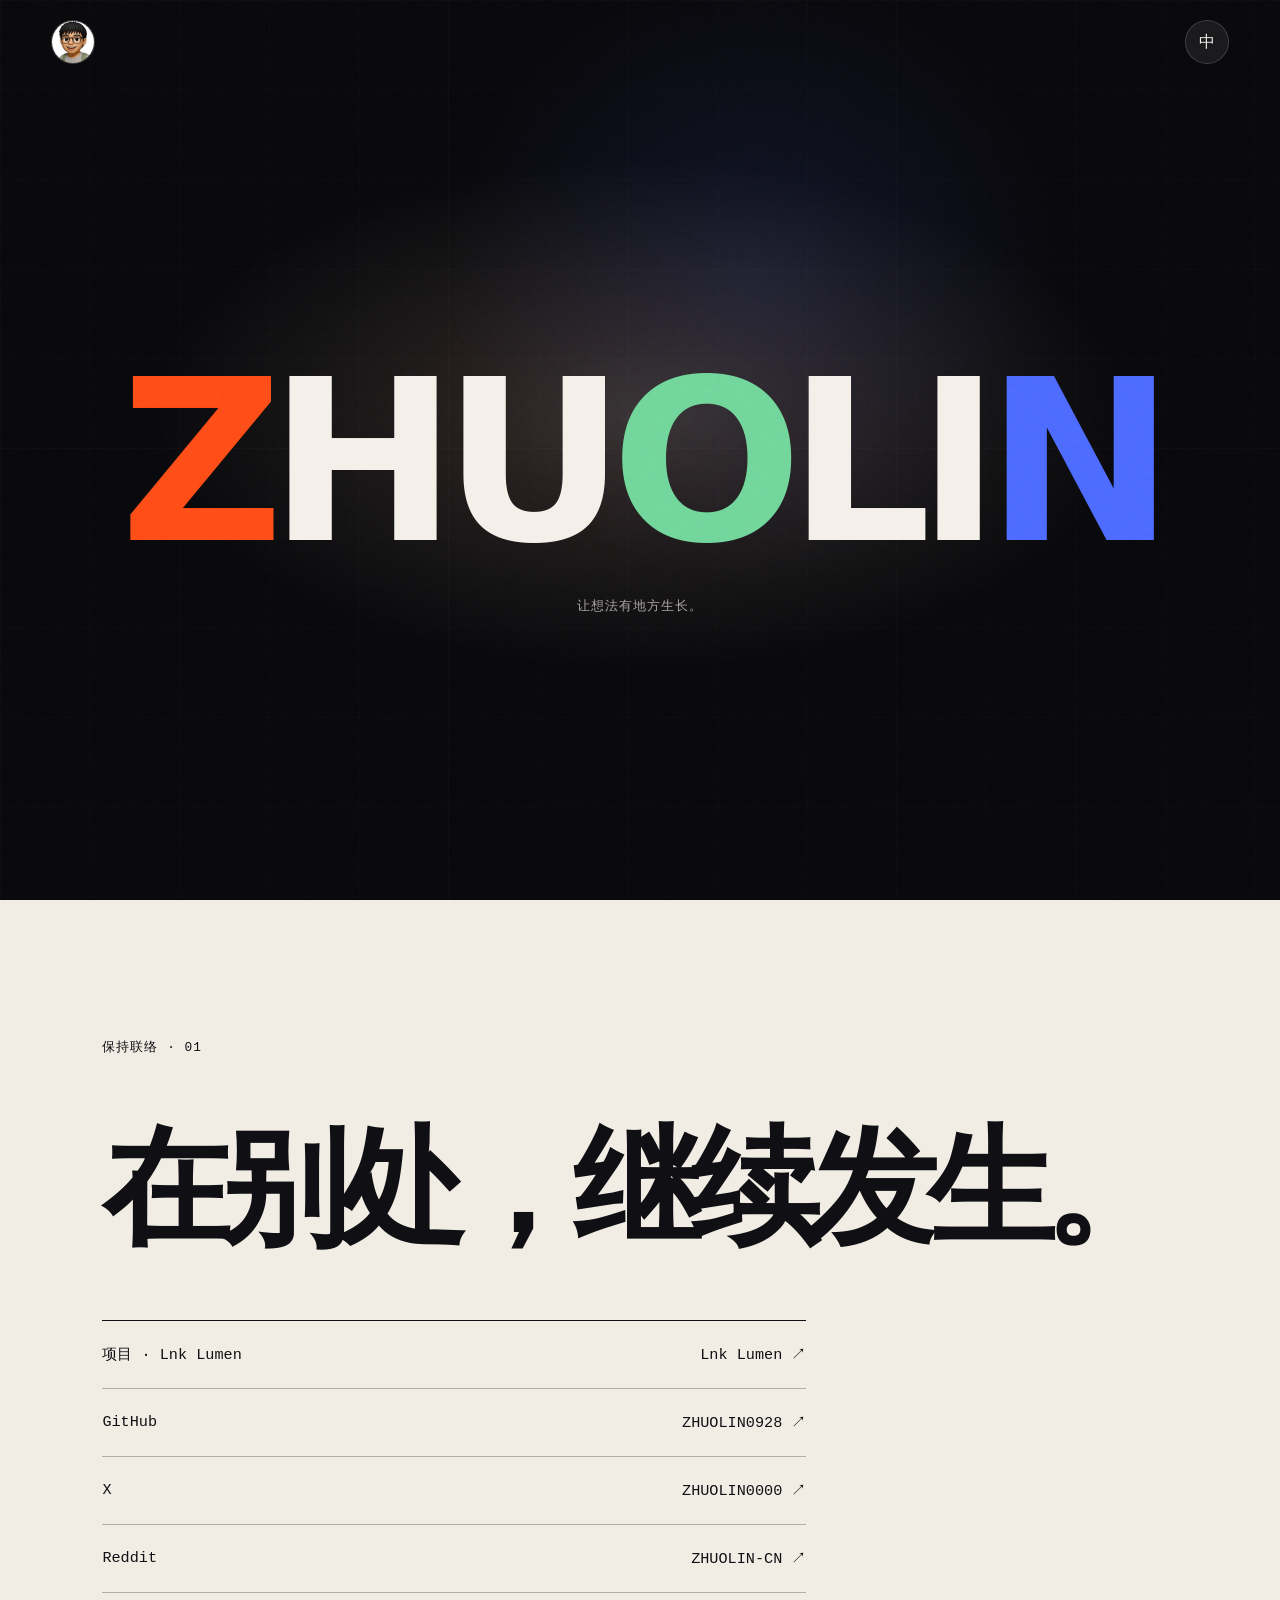
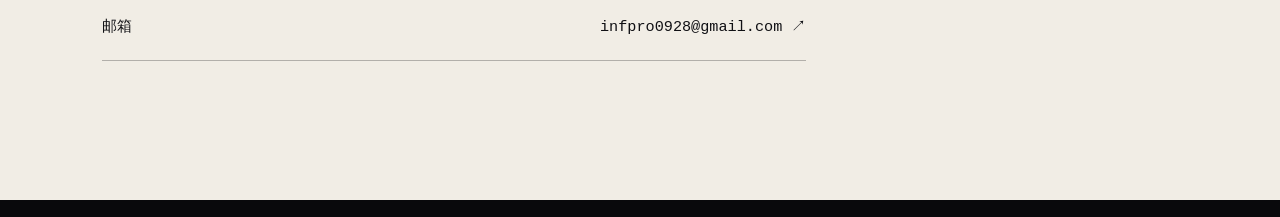
==== index.html @ 6c5841ac "Publish ZHUOLIN landing page" ====
<!doctype html>
<html lang="zh-CN" data-profile="expressive">
  <head>
    <meta charset="UTF-8" />
    <meta name="viewport" content="width=device-width, initial-scale=1" />
    <meta name="theme-color" content="#0a0a0d" />
    <meta name="description" content="ZHUOLIN — a personal signal." />
    <title>ZHUOLIN</title>
    <link rel="stylesheet" href="styles.css" />
  </head>
  <body>
    <main class="stage" id="stage">
      <div class="stage__grain" aria-hidden="true"></div>
      <div class="stage__flare" aria-hidden="true"></div>

      <header class="masthead">
        <a class="avatar" href="#contact" aria-label="查看联系方式"><img src="assets/zhuolin-avatar.jpg" alt="ZHUOLIN" /></a>
        <button class="language-switch" type="button" aria-pressed="false">
          <span aria-hidden="true">中</span>
          <span class="sr-only" data-i18n="languageAction">切换到英文</span>
        </button>
      </header>

      <section class="hero" id="top" aria-labelledby="hero-title">
        <h1 class="hero__name" id="hero-title" aria-label="ZHUOLIN">
          <span aria-hidden="true">Z</span><span aria-hidden="true">H</span><span aria-hidden="true">U</span><span aria-hidden="true">O</span><span aria-hidden="true">L</span><span aria-hidden="true">I</span><span aria-hidden="true">N</span>
        </h1>
        <p class="hero__statement" data-i18n="statement">让想法有地方生长。</p>
      </section>

      <footer class="stage__footer"></footer>
    </main>

    <section class="contact" id="contact" aria-labelledby="contact-title">
      <p class="contact__eyebrow" data-i18n="contactEyebrow">保持联络 · 01</p>
      <h2 id="contact-title" data-i18n="contactTitle">在别处，继续发生。</h2>
      <ul class="contact__list">
        <li><a href="/lnk-lumen/"><span data-i18n="lnkLumen">项目 · Lnk Lumen</span><span>Lnk Lumen ↗</span></a></li>
        <li><a href="https://github.com/ZHUOLIN0928" target="_blank" rel="noreferrer"><span>GitHub</span><span>ZHUOLIN0928 ↗</span></a></li>
        <li><a href="https://x.com/ZHUOLIN0000" target="_blank" rel="noreferrer"><span>X</span><span>ZHUOLIN0000 ↗</span></a></li>
        <li><a href="https://www.reddit.com/user/ZHUOLIN-CN/" target="_blank" rel="noreferrer"><span>Reddit</span><span>ZHUOLIN-CN ↗</span></a></li>
        <li><a href="mailto:infpro0928@gmail.com"><span data-i18n="email">邮箱</span><span>infpro0928@gmail.com ↗</span></a></li>
      </ul>
    </section>

    <p class="sr-only" id="stage-status" aria-live="polite"></p>
    <script src="script.js"></script>
  </body>
</html>
---- styles.css ----
:root {
  color-scheme: dark;
  --font-ui: system-ui, -apple-system, BlinkMacSystemFont, "Segoe UI", sans-serif;
  --text-caption: .75rem;
  --text-body: 1rem;
  --text-title: clamp(1.35rem, 1.1rem + 1vw, 2rem);
  --text-display: clamp(3.65rem, 17.6vw, 17.5rem);
  --leading-body: 1.5;
  --tracking-display: -.105em;
  --space-1: .25rem;
  --space-2: .5rem;
  --space-3: .75rem;
  --space-4: 1rem;
  --space-6: 1.5rem;
  --space-8: 3rem;
  --radius-sm: .5rem;
  --radius-md: .85rem;
  --radius-lg: 1.35rem;
  --radius-pill: 999rem;
  --color-bg: #09090c;
  --color-text: #f4f0e9;
  --color-muted: #a8a3a0;
  --color-accent: #ff4d17;
  --color-danger: #ff7364;
  --color-success: #8ee7bd;
  --color-warning: #f8cf72;
  --color-focus: #f4f0e9;
  --surface-content: #09090c;
  --surface-raised: #15151a;
  --surface-functional: #17171c;
  --surface-glass: rgb(255 255 255 / 7%);
  --surface-glass-solid: #17171c;
  --glass-blur: .75rem;
  --glass-opacity: .07;
  --glass-saturate: 1.1;
  --shadow-1: 0 .12rem .5rem rgb(0 0 0 / 25%);
  --shadow-2: 0 .8rem 2.2rem rgb(0 0 0 / 34%);
  --shadow-overlay: 0 1.5rem 5rem rgb(0 0 0 / 55%);
  --z-base: 0;
  --z-sticky: 10;
  --z-dropdown: 20;
  --z-overlay: 30;
  --z-modal: 40;
  --z-toast: 50;
  --motion-instant: 80ms;
  --motion-fast: 160ms;
  --motion-base: 260ms;
  --ease-standard: cubic-bezier(.2, .75, .25, 1);
  --ease-exit: cubic-bezier(.4, 0, 1, 1);
  --spring-response: .36;
  --spring-damping: 1;
  --content-max: 90rem;
  --reading-max: 44rem;
  --control-min: 2.5rem;
  --target-min: 2.75rem;
  --profile-depth: 1;
  --profile-colorfulness: 1;
  --profile-motion-scale: 1;
  --ink: #f4f0e9;
  --muted: #a8a3a0;
  --night: #09090c;
  --hot: #ff4d17;
  --cool: #4d6bff;
  --line: rgb(244 240 233 / 17%);
  --pointer-x: 50%;
  --pointer-y: 46%;
  --surface: rgb(255 255 255 / 6%);
  --font-display: ui-sans-serif, system-ui, -apple-system, BlinkMacSystemFont, "Segoe UI", sans-serif;
  --font-reading: ui-monospace, SFMono-Regular, Menlo, Monaco, Consolas, monospace;
}

[data-profile="standard"] {
  --profile-depth: .55;
  --profile-colorfulness: .35;
  --profile-motion-scale: .75;
}

[data-profile="expressive"] {
  --profile-depth: 1;
  --profile-colorfulness: 1;
  --profile-motion-scale: 1;
}

* { box-sizing: border-box; }

html { background: var(--night); scroll-behavior: smooth; }

body {
  min-width: 20rem;
  margin: 0;
  background: var(--night);
  color: var(--ink);
  font-family: var(--font-display);
}

button, a { font: inherit; }

button { cursor: pointer; }

.stage {
  position: relative;
  isolation: isolate;
  display: grid;
  grid-template-rows: auto 1fr auto;
  min-block-size: 100svh;
  overflow: clip;
  padding: max(1.25rem, env(safe-area-inset-top)) clamp(1.25rem, 4vw, 4rem) max(1.25rem, env(safe-area-inset-bottom));
  background:
    radial-gradient(ellipse 44rem 23rem at var(--pointer-x) var(--pointer-y), rgb(255 216 180 / 16%), transparent 69%),
    radial-gradient(circle 30rem at calc(var(--pointer-x) + 9%) calc(var(--pointer-y) - 15%), rgb(77 107 255 / 12%), transparent 64%),
    var(--night);
}

.stage::before,
.stage::after {
  position: absolute;
  z-index: -1;
  pointer-events: none;
  content: "";
}

.stage__flare {
  position: absolute;
  z-index: -1;
  inset-inline-start: var(--pointer-x);
  inset-block-start: var(--pointer-y);
  inline-size: clamp(26rem, 64vw, 68rem);
  block-size: clamp(14rem, 31vw, 33rem);
  pointer-events: none;
  border-radius: 50%;
  background: radial-gradient(ellipse at center, rgb(255 243 222 / 14%), rgb(255 145 93 / 7%) 27%, transparent 66%);
  mix-blend-mode: soft-light;
  opacity: .65;
  transform: translate3d(-50%, -50%, 0);
}

.stage::before { display: none; }

.stage::after {
  inset: 0;
  opacity: .68;
  background-image: linear-gradient(rgb(255 255 255 / 3%) 1px, transparent 1px), linear-gradient(90deg, rgb(255 255 255 / 3%) 1px, transparent 1px);
  background-size: clamp(3.5rem, 7vw, 7rem) clamp(3.5rem, 7vw, 7rem);
  mask-image: radial-gradient(circle 45% at 50% 48%, black, transparent 78%);
}

.stage__grain {
  position: absolute;
  z-index: 3;
  inset: 0;
  pointer-events: none;
  opacity: .13;
  background-image: url("data:image/svg+xml,%3Csvg viewBox='0 0 180 180' xmlns='http://www.w3.org/2000/svg'%3E%3Cfilter id='n'%3E%3CfeTurbulence type='fractalNoise' baseFrequency='.9' numOctaves='4' stitchTiles='stitch'/%3E%3C/filter%3E%3Crect width='100%25' height='100%25' filter='url(%23n)' opacity='.75'/%3E%3C/svg%3E");
  mix-blend-mode: soft-light;
}

.masthead,
.stage__footer {
  position: relative;
  z-index: 4;
  display: flex;
  align-items: center;
  justify-content: space-between;
  gap: 1rem;
  opacity: 0;
  visibility: hidden;
  animation: settle-in 700ms cubic-bezier(.16, 1, .3, 1) 780ms forwards;
}

.avatar,
.language-switch {
  min-block-size: 2.75rem;
  border: 1px solid var(--line);
  color: var(--ink);
  text-decoration: none;
  background: var(--surface);
}

.avatar {
  display: grid;
  inline-size: 2.75rem;
  place-items: center;
  overflow: hidden;
  border-radius: 50%;
  transition: transform 220ms cubic-bezier(.2, .85, .25, 1), background-color 220ms ease;
}

.avatar img {
  inline-size: 100%;
  block-size: 100%;
  object-fit: cover;
  object-position: center 32%;
  transform: scale(1.08);
}

.language-switch {
  display: grid;
  inline-size: 2.75rem;
  place-items: center;
  border-radius: 50%;
  transition: transform 220ms cubic-bezier(.2, .85, .25, 1), background-color 220ms ease;
}

.hero {
  position: relative;
  z-index: 2;
  display: grid;
  align-content: center;
  justify-items: center;
  min-block-size: min(43rem, 76svh);
  padding-block: 4rem;
  text-align: center;
}

.hero__statement {
  max-inline-size: 28rem;
  margin: 0;
  opacity: 0;
  visibility: hidden;
  pointer-events: none;
  color: var(--muted);
  font-family: var(--font-reading);
  font-size: clamp(.68rem, 1vw, .82rem);
  letter-spacing: .08em;
  line-height: 1.5;
  animation: settle-in 550ms cubic-bezier(.16, 1, .3, 1) 1.2s forwards;
}

.hero__name {
  display: flex;
  justify-content: center;
  margin: clamp(1.5rem, 4vw, 4rem) 0;
  font-size: clamp(3.65rem, 17.6vw, 17.5rem);
  font-weight: 850;
  letter-spacing: -.065em;
  line-height: .74;
  perspective: 900px;
  user-select: none;
  pointer-events: none;
}

.hero__name span {
  display: inline-block;
  text-shadow: 0 0 0 transparent;
  transform: translate3d(0, 0, 0);
  transform-origin: 50% 100%;
}

.stage:not(.stage--ready) .hero__name span {
  transform: translate3d(0, 72vh, 0) rotateX(-82deg) rotateZ(-12deg) scale(.76);
  animation: letter-arrival 1080ms cubic-bezier(.16, 1, .3, 1) forwards;
  animation-delay: calc(100ms + var(--i, 0) * 70ms);
}

.hero__name span:nth-child(1) { --i: 1; color: var(--hot); }
.hero__name span:nth-child(2) { --i: 2; }
.hero__name span:nth-child(3) { --i: 3; }
.hero__name span:nth-child(4) { --i: 4; color: #72d69b; }
.hero__name span:nth-child(5) { --i: 5; }
.hero__name span:nth-child(6) { --i: 6; }
.hero__name span:nth-child(7) { --i: 7; color: var(--cool); }

.stage__footer { align-items: end; justify-content: flex-end; }

.avatar:hover,
.language-switch:hover { background: rgb(255 255 255 / 13%); }
.avatar:active,
.language-switch:active { transform: scale(.96); }

.avatar:focus-visible,
.language-switch:focus-visible {
  outline: 2px solid var(--ink);
  outline-offset: .24rem;
}

.stage--pressed { animation: press-bloom 1.05s cubic-bezier(.16, 1, .3, 1); }
.stage--pressed .stage__flare { animation: flare-bloom 700ms cubic-bezier(.16, 1, .3, 1); }
.stage--pressed .hero__name span { animation: character-jump 680ms cubic-bezier(.2, 1.25, .35, 1) both; animation-delay: calc(var(--i, 0) * 48ms); }

@keyframes letter-arrival {
  0% { transform: translate3d(0, 72vh, 0) rotateX(-82deg) rotateZ(-12deg) scale(.76); filter: blur(10px); }
  58% { transform: translate3d(0, -.05em, 0) rotateX(8deg) rotateZ(1deg) scale(1.025); filter: blur(0); }
  100% { transform: translate3d(0, 0, 0) rotateX(0) rotateZ(0) scale(1); filter: blur(0); }
}

@keyframes settle-in { to { opacity: 1; visibility: visible; transform: translateY(0); } }
@keyframes press-bloom { 0% { filter: brightness(1); } 18% { filter: brightness(1.42); } 100% { filter: brightness(1); } }
@keyframes flare-bloom { 0% { opacity: .8; transform: translate3d(-50%, -50%, 0) scale(1); } 25% { opacity: 1; transform: translate3d(-50%, -50%, 0) scale(1.24); } 100% { opacity: .8; transform: translate3d(-50%, -50%, 0) scale(1); } }
@keyframes character-jump { 0% { transform: translate3d(0, 0, 0) rotateZ(0) scale(1); text-shadow: 0 0 0 transparent; } 42% { transform: translate3d(0, -.14em, 0) rotateZ(-1.5deg) scale(1.055); text-shadow: 0 .22rem 1.6rem currentColor; } 74% { transform: translate3d(0, .025em, 0) rotateZ(.6deg) scale(.99); } 100% { transform: translate3d(0, 0, 0) rotateZ(0) scale(1); text-shadow: 0 0 0 transparent; } }

.sr-only {
  position: absolute;
  inline-size: 1px;
  block-size: 1px;
  overflow: hidden;
  clip: rect(0 0 0 0);
  white-space: nowrap;
}

.contact {
  display: grid;
  gap: clamp(2rem, 6vw, 6rem);
  min-block-size: 100svh;
  padding: clamp(2rem, 7vw, 7rem) clamp(1.25rem, 8vw, 10rem);
  align-content: center;
  background: #f1ede5;
  color: #101014;
}

.contact__eyebrow {
  margin: 0;
  font-family: var(--font-reading);
  font-size: clamp(.68rem, 1vw, .82rem);
  letter-spacing: .08em;
}

.contact h2 {
  max-inline-size: 13ch;
  margin: 0;
  font-size: clamp(3rem, 10vw, 9rem);
  font-weight: 820;
  letter-spacing: -.08em;
  line-height: .86;
}

.contact__list {
  display: grid;
  max-inline-size: var(--reading-max);
  margin: 0;
  padding: 0;
  border-block-start: 1px solid currentColor;
  list-style: none;
}

.contact__list a {
  display: flex;
  align-items: center;
  justify-content: space-between;
  gap: 1rem;
  min-block-size: 4.25rem;
  border-block-end: 1px solid rgb(16 16 20 / 28%);
  color: inherit;
  font-family: var(--font-reading);
  font-size: clamp(.76rem, 1.2vw, .95rem);
  text-decoration: none;
  transition: padding var(--motion-base) var(--ease-standard), background-color var(--motion-base) var(--ease-standard);
}

.contact__list a:hover { padding-inline: 1rem; background: #101014; color: #f1ede5; }
.contact__list a:focus-visible { outline: 2px solid currentColor; outline-offset: .22rem; }

@media (max-width: 34rem) {
  .hero { min-block-size: 72svh; }
  .hero__name { font-size: clamp(3.25rem, 16.4vw, 5.8rem); letter-spacing: -.075em; }
  .contact__list a { min-block-size: 4.5rem; }
}

@media (hover: none) {
  .stage__flare { opacity: .62; }
}

@media (prefers-reduced-motion: reduce) {
  *, *::before, *::after { scroll-behavior: auto !important; animation-duration: .01ms !important; animation-iteration-count: 1 !important; transition-duration: .01ms !important; }
  .stage { background: radial-gradient(ellipse 26rem 15rem at 50% 40%, rgb(255 216 180 / 14%), transparent 58%), var(--night); }
  .stage::before { display: none; }
}

@media (prefers-color-scheme: light) {
  :root { color-scheme: dark; }
}

@media (prefers-reduced-transparency: reduce) {
  :root { --glass-blur: 0rem; --glass-opacity: 1; }
  .avatar, .language-switch { background: var(--surface-glass-solid); backdrop-filter: none; }
}

@media (prefers-contrast: more) {
  :root { --muted: #e8e2db; --line: rgb(255 255 255 / 70%); --surface: #15151a; }
  .stage::after, .stage__grain { display: none; }
}

@media (forced-colors: active) {
  .stage { background: Canvas; color: CanvasText; }
  .stage::before, .stage::after, .stage__grain, .stage__flare { display: none; }
  .avatar, .language-switch { border-color: ButtonText; background: ButtonFace; color: ButtonText; }
  .hero__name span { color: CanvasText !important; }
  .contact { background: Canvas; color: CanvasText; }
}

@supports (backdrop-filter: blur(12px)) {
  .avatar, .language-switch { background: var(--surface-glass); backdrop-filter: blur(var(--glass-blur)) saturate(var(--glass-saturate)); }
}
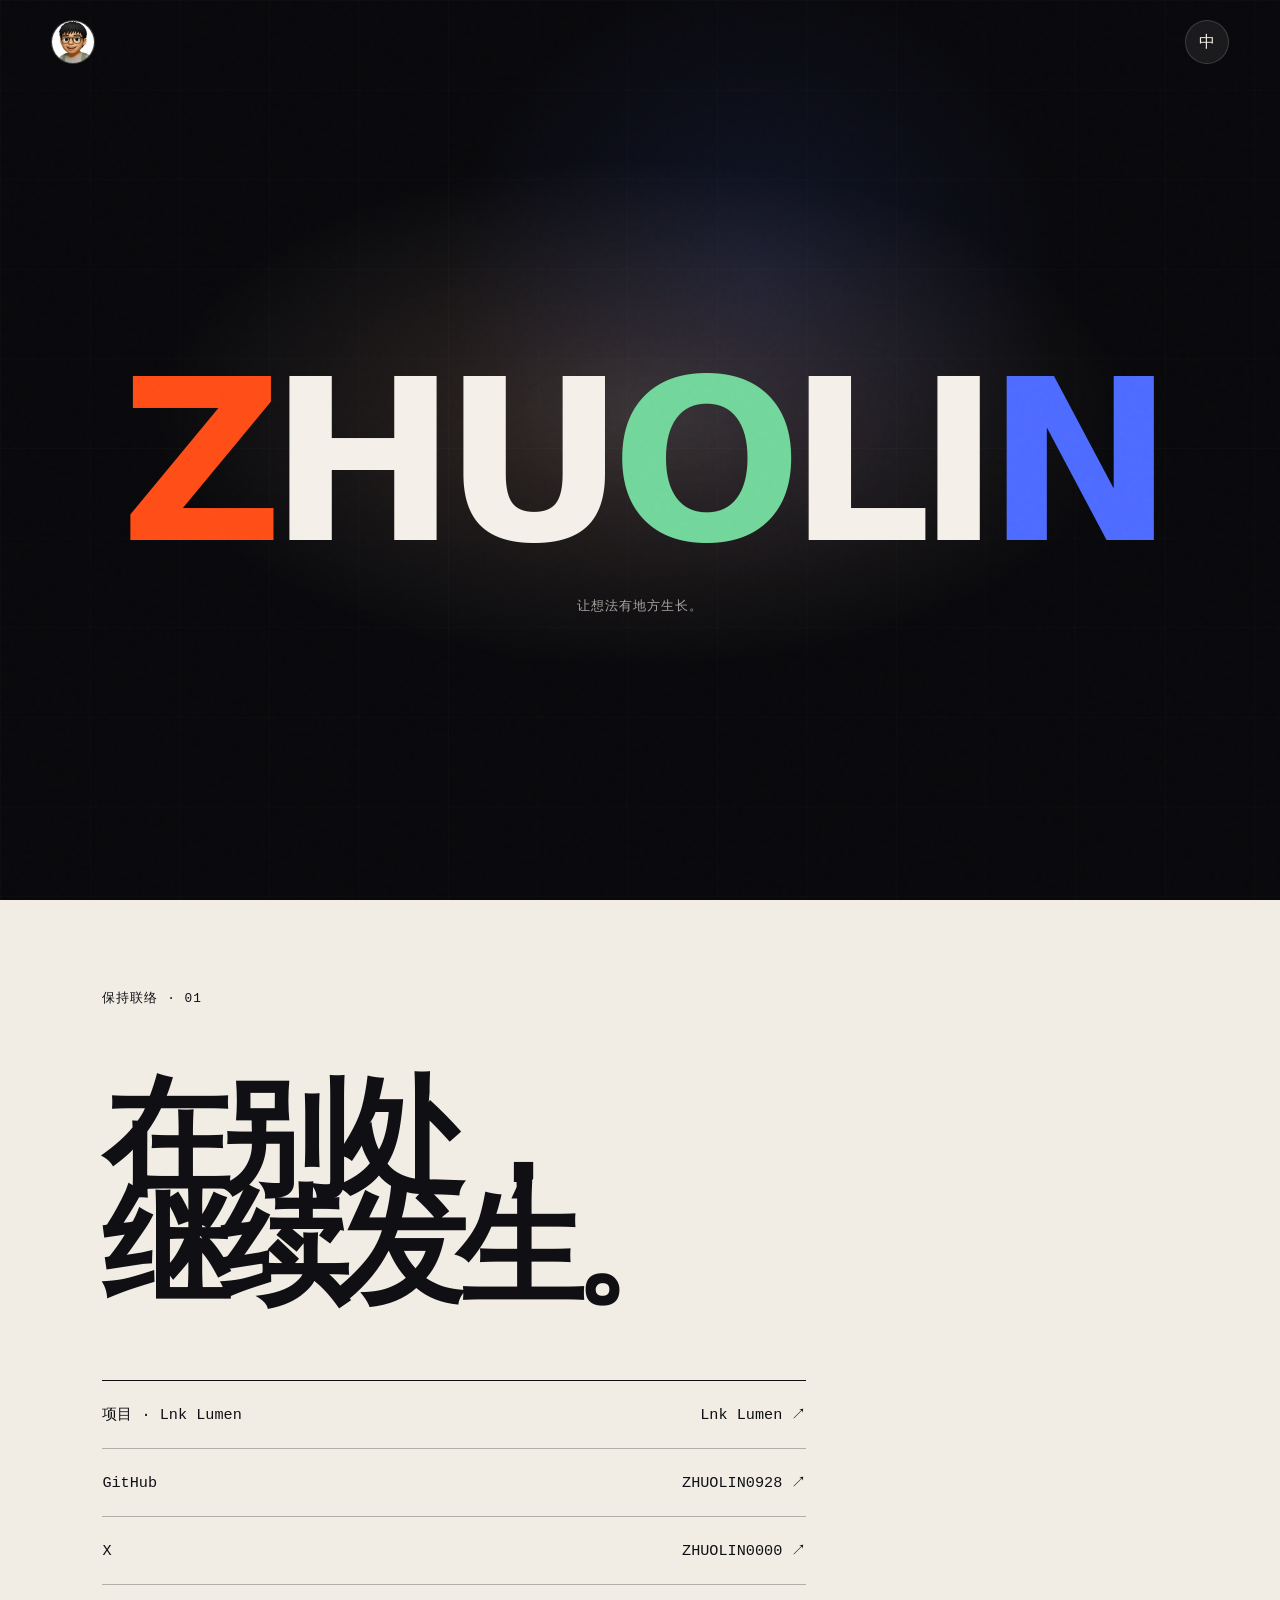
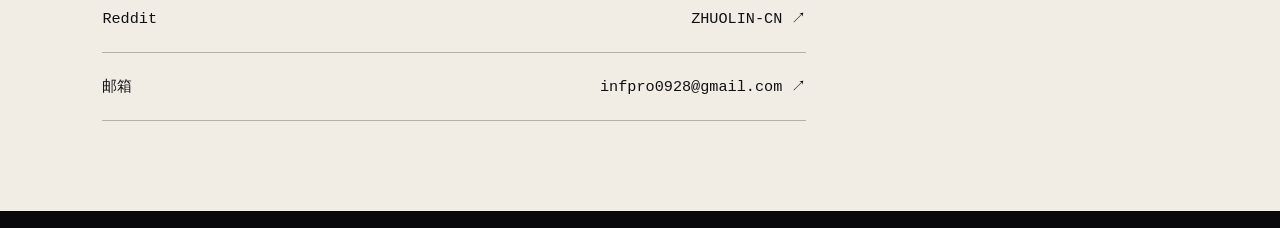
==== commit 87caacd1: "Keep contact heading lines together" ====
--- a/index.html
+++ b/index.html
@@ -33,7 +33,7 @@
 
     <section class="contact" id="contact" aria-labelledby="contact-title">
       <p class="contact__eyebrow" data-i18n="contactEyebrow">保持联络 · 01</p>
-      <h2 id="contact-title" data-i18n="contactTitle">在别处，继续发生。</h2>
+      <h2 id="contact-title"><span data-i18n="contactTitleLineOne">在别处，</span><span data-i18n="contactTitleLineTwo">继续发生。</span></h2>
       <ul class="contact__list">
         <li><a href="/lnk-lumen/"><span data-i18n="lnkLumen">项目 · Lnk Lumen</span><span>Lnk Lumen ↗</span></a></li>
         <li><a href="https://github.com/ZHUOLIN0928" target="_blank" rel="noreferrer"><span>GitHub</span><span>ZHUOLIN0928 ↗</span></a></li>
--- a/styles.css
+++ b/styles.css
@@ -321,7 +321,11 @@
   font-weight: 820;
   letter-spacing: -.08em;
   line-height: .86;
-}
+  overflow-wrap: normal;
+  word-break: keep-all;
+}
+
+.contact h2 span { display: block; white-space: nowrap; }
 
 .contact__list {
   display: grid;
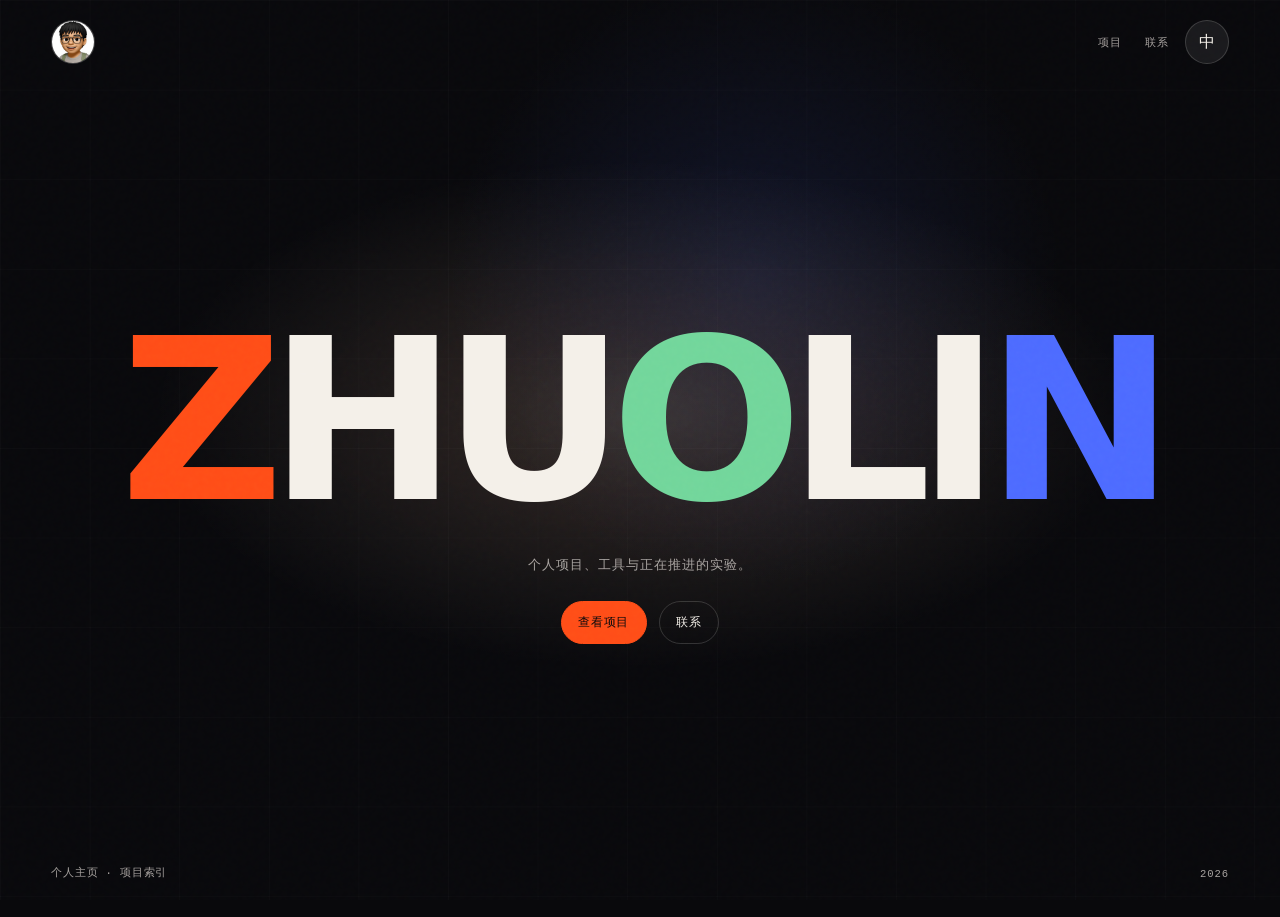
==== commit 571aa5b6: "feat: add project and contact pages" ====
--- a/index.html
+++ b/index.html
@@ -4,7 +4,7 @@
     <meta charset="UTF-8" />
     <meta name="viewport" content="width=device-width, initial-scale=1" />
     <meta name="theme-color" content="#0a0a0d" />
-    <meta name="description" content="ZHUOLIN — a personal signal." />
+    <meta name="description" content="ZHUOLIN 的个人主页与项目索引。" />
     <title>ZHUOLIN</title>
     <link rel="stylesheet" href="styles.css" />
   </head>
@@ -14,7 +14,11 @@
       <div class="stage__flare" aria-hidden="true"></div>
 
       <header class="masthead">
-        <a class="avatar" href="#contact" aria-label="查看联系方式"><img src="assets/zhuolin-avatar.jpg" alt="ZHUOLIN" /></a>
+        <a class="avatar" href="#top" aria-label="返回页面开头"><img src="assets/zhuolin-avatar.jpg" alt="ZHUOLIN" /></a>
+        <nav class="masthead__nav" aria-label="主要页面">
+          <a href="projects/" data-i18n="navProjects">项目</a>
+          <a href="contact/" data-i18n="navContact">联系</a>
+        </nav>
         <button class="language-switch" type="button" aria-pressed="false">
           <span aria-hidden="true">中</span>
           <span class="sr-only" data-i18n="languageAction">切换到英文</span>
@@ -25,23 +29,18 @@
         <h1 class="hero__name" id="hero-title" aria-label="ZHUOLIN">
           <span aria-hidden="true">Z</span><span aria-hidden="true">H</span><span aria-hidden="true">U</span><span aria-hidden="true">O</span><span aria-hidden="true">L</span><span aria-hidden="true">I</span><span aria-hidden="true">N</span>
         </h1>
-        <p class="hero__statement" data-i18n="statement">让想法有地方生长。</p>
+        <p class="hero__statement" data-i18n="statement">个人项目、工具与正在推进的实验。</p>
+        <div class="hero__actions">
+          <a class="hero__link" href="projects/" data-i18n="viewProjects">查看项目</a>
+          <a class="hero__link hero__link--quiet" href="contact/" data-i18n="getInTouch">联系</a>
+        </div>
       </section>
 
-      <footer class="stage__footer"></footer>
+      <footer class="stage__footer">
+        <p data-i18n="footerNote">个人主页 · 项目索引</p>
+        <p aria-hidden="true">2026</p>
+      </footer>
     </main>
-
-    <section class="contact" id="contact" aria-labelledby="contact-title">
-      <p class="contact__eyebrow" data-i18n="contactEyebrow">保持联络 · 01</p>
-      <h2 id="contact-title"><span data-i18n="contactTitleLineOne">在别处，</span><span data-i18n="contactTitleLineTwo">继续发生。</span></h2>
-      <ul class="contact__list">
-        <li><a href="/lnk-lumen/"><span data-i18n="lnkLumen">项目 · Lnk Lumen</span><span>Lnk Lumen ↗</span></a></li>
-        <li><a href="https://github.com/ZHUOLIN0928" target="_blank" rel="noreferrer"><span>GitHub</span><span>ZHUOLIN0928 ↗</span></a></li>
-        <li><a href="https://x.com/ZHUOLIN0000" target="_blank" rel="noreferrer"><span>X</span><span>ZHUOLIN0000 ↗</span></a></li>
-        <li><a href="https://www.reddit.com/user/ZHUOLIN-CN/" target="_blank" rel="noreferrer"><span>Reddit</span><span>ZHUOLIN-CN ↗</span></a></li>
-        <li><a href="mailto:infpro0928@gmail.com"><span data-i18n="email">邮箱</span><span>infpro0928@gmail.com ↗</span></a></li>
-      </ul>
-    </section>
 
     <p class="sr-only" id="stage-status" aria-live="polite"></p>
     <script src="script.js"></script>
--- a/styles.css
+++ b/styles.css
@@ -167,6 +167,42 @@
   animation: settle-in 700ms cubic-bezier(.16, 1, .3, 1) 780ms forwards;
 }
 
+.masthead__nav {
+  display: flex;
+  align-items: center;
+  gap: clamp(.85rem, 2vw, 1.5rem);
+  margin-inline-start: auto;
+}
+
+.masthead__nav a {
+  position: relative;
+  padding-block: .5rem;
+  color: var(--muted);
+  font-family: var(--font-reading);
+  font-size: clamp(.68rem, .86vw, .78rem);
+  letter-spacing: .06em;
+  text-decoration: none;
+  transition: color var(--motion-fast) var(--ease-standard);
+}
+
+.masthead__nav a::after {
+  position: absolute;
+  inset-inline: 0;
+  inset-block-end: .1rem;
+  block-size: 1px;
+  background: currentColor;
+  content: "";
+  transform: scaleX(0);
+  transform-origin: 0 50%;
+  transition: transform var(--motion-base) var(--ease-standard);
+}
+
+.masthead__nav a:hover,
+.masthead__nav a.is-current { color: var(--ink); }
+.masthead__nav a:hover::after,
+.masthead__nav a.is-current::after { transform: scaleX(1); }
+.masthead__nav a:focus-visible { outline: 2px solid var(--ink); outline-offset: .25rem; }
+
 .avatar,
 .language-switch {
   min-block-size: 2.75rem;
@@ -225,6 +261,39 @@
   line-height: 1.5;
   animation: settle-in 550ms cubic-bezier(.16, 1, .3, 1) 1.2s forwards;
 }
+
+.hero__actions {
+  display: flex;
+  justify-content: center;
+  gap: .75rem;
+  margin-block-start: 1.65rem;
+  opacity: 0;
+  visibility: hidden;
+  animation: settle-in 550ms cubic-bezier(.16, 1, .3, 1) 1.35s forwards;
+}
+
+.hero__link {
+  display: inline-flex;
+  align-items: center;
+  justify-content: center;
+  min-block-size: 2.65rem;
+  padding-inline: 1.05rem;
+  border: 1px solid var(--hot);
+  border-radius: var(--radius-pill);
+  color: var(--night);
+  background: var(--hot);
+  font-family: var(--font-reading);
+  font-size: .72rem;
+  letter-spacing: .05em;
+  text-decoration: none;
+  transition: transform var(--motion-fast) var(--ease-standard), background-color var(--motion-fast) var(--ease-standard), color var(--motion-fast) var(--ease-standard);
+}
+
+.hero__link:hover { transform: translateY(-.15rem); background: #ff764d; }
+.hero__link:active { transform: translateY(0) scale(.98); }
+.hero__link:focus-visible { outline: 2px solid var(--ink); outline-offset: .22rem; }
+.hero__link--quiet { border-color: var(--line); color: var(--ink); background: transparent; }
+.hero__link--quiet:hover { border-color: var(--ink); background: rgb(255 255 255 / 8%); }
 
 .hero__name {
   display: flex;
@@ -260,7 +329,8 @@
 .hero__name span:nth-child(6) { --i: 6; }
 .hero__name span:nth-child(7) { --i: 7; color: var(--cool); }
 
-.stage__footer { align-items: end; justify-content: flex-end; }
+.stage__footer { align-items: end; justify-content: space-between; color: var(--muted); font-family: var(--font-reading); font-size: .66rem; letter-spacing: .08em; }
+.stage__footer p { margin: 0; }
 
 .avatar:hover,
 .language-switch:hover { background: rgb(255 255 255 / 13%); }
@@ -319,8 +389,8 @@
   margin: 0;
   font-size: clamp(3rem, 10vw, 9rem);
   font-weight: 820;
-  letter-spacing: -.08em;
-  line-height: .86;
+  letter-spacing: -.035em;
+  line-height: .98;
   overflow-wrap: normal;
   word-break: keep-all;
 }
@@ -353,10 +423,175 @@
 .contact__list a:hover { padding-inline: 1rem; background: #101014; color: #f1ede5; }
 .contact__list a:focus-visible { outline: 2px solid currentColor; outline-offset: .22rem; }
 
+.site-page { min-block-size: 100svh; }
+
+.page {
+  position: relative;
+  isolation: isolate;
+  min-block-size: 100svh;
+  padding: max(1.25rem, env(safe-area-inset-top)) clamp(1.25rem, 4vw, 4rem) max(2rem, env(safe-area-inset-bottom));
+  overflow: clip;
+  background:
+    radial-gradient(ellipse 46rem 26rem at 77% 3%, rgb(255 77 23 / 12%), transparent 68%),
+    radial-gradient(ellipse 36rem 22rem at 13% 100%, rgb(77 107 255 / 9%), transparent 70%),
+    var(--night);
+}
+
+.page::after {
+  position: absolute;
+  z-index: -1;
+  inset: 0;
+  opacity: .48;
+  pointer-events: none;
+  content: "";
+  background-image: linear-gradient(rgb(255 255 255 / 3%) 1px, transparent 1px), linear-gradient(90deg, rgb(255 255 255 / 3%) 1px, transparent 1px);
+  background-size: clamp(3.5rem, 7vw, 7rem) clamp(3.5rem, 7vw, 7rem);
+  mask-image: linear-gradient(to bottom, black, transparent 70%);
+}
+
+.page__masthead { animation-delay: 120ms; }
+
+.page__intro {
+  display: grid;
+  gap: clamp(1rem, 2vw, 1.7rem);
+  max-inline-size: 62rem;
+  margin: clamp(5rem, 12vw, 10rem) auto clamp(3.5rem, 8vw, 7rem);
+  opacity: 0;
+  animation: page-enter 760ms cubic-bezier(.16, 1, .3, 1) 240ms forwards;
+}
+
+.page__eyebrow,
+.project-card__type,
+.project-card__number {
+  margin: 0;
+  color: var(--hot);
+  font-family: var(--font-reading);
+  font-size: clamp(.68rem, .9vw, .78rem);
+  letter-spacing: .08em;
+}
+
+.page__intro h1 {
+  max-inline-size: 11ch;
+  margin: 0;
+  font-size: clamp(3.15rem, 8vw, 8.5rem);
+  font-weight: 800;
+  letter-spacing: -.075em;
+  line-height: .88;
+  text-wrap: balance;
+}
+
+.page__lead {
+  max-inline-size: 35rem;
+  margin: 0;
+  color: var(--muted);
+  font-size: clamp(1rem, 1vw + .72rem, 1.28rem);
+  line-height: 1.72;
+  text-wrap: pretty;
+}
+
+.projects {
+  display: grid;
+  grid-template-columns: repeat(3, minmax(0, 1fr));
+  gap: 1px;
+  max-inline-size: 88rem;
+  margin: 0 auto;
+  border: 1px solid var(--line);
+  background: var(--line);
+  box-shadow: var(--shadow-2);
+  opacity: 0;
+  animation: page-enter 780ms cubic-bezier(.16, 1, .3, 1) 380ms forwards;
+}
+
+.project-card {
+  display: grid;
+  grid-template-rows: auto 1fr auto;
+  gap: 2rem;
+  min-block-size: 27rem;
+  padding: clamp(1.5rem, 3vw, 2.6rem);
+  background: rgb(14 14 18 / 94%);
+  transition: background-color var(--motion-base) var(--ease-standard), transform var(--motion-base) var(--ease-standard);
+}
+
+.project-card:hover { z-index: 1; background: #1b1a1f; transform: translateY(-.4rem); }
+.project-card__copy { align-self: center; }
+.project-card h2 { margin: .7rem 0 1.1rem; font-size: clamp(1.65rem, 2.4vw, 2.55rem); letter-spacing: -.05em; }
+.project-card__copy > p:last-child { margin: 0; color: var(--muted); font-size: .98rem; line-height: 1.7; text-wrap: pretty; }
+.project-card__link {
+  display: inline-flex;
+  align-items: center;
+  justify-content: space-between;
+  min-block-size: 2.9rem;
+  border-block-start: 1px solid var(--line);
+  color: var(--ink);
+  font-family: var(--font-reading);
+  font-size: .75rem;
+  letter-spacing: .05em;
+  text-decoration: none;
+}
+.project-card__link::after { content: "↗"; color: var(--hot); font-size: 1rem; transition: transform var(--motion-fast) var(--ease-standard); }
+.project-card__link:hover::after { transform: translate(.18rem, -.18rem); }
+.project-card__link:focus-visible { outline: 2px solid var(--ink); outline-offset: .25rem; }
+
+.contact-intro { margin-block-end: clamp(2.5rem, 5vw, 4rem); }
+.contact-panel {
+  max-inline-size: 66rem;
+  margin: 0 auto;
+  border-block: 1px solid var(--line);
+  opacity: 0;
+  animation: page-enter 780ms cubic-bezier(.16, 1, .3, 1) 380ms forwards;
+}
+.contact-panel__link {
+  display: flex;
+  align-items: baseline;
+  justify-content: space-between;
+  gap: 2rem;
+  min-block-size: clamp(4rem, 7vw, 5.5rem);
+  border-block-end: 1px solid var(--line);
+  color: var(--ink);
+  font-family: var(--font-reading);
+  font-size: clamp(.78rem, 1vw, .94rem);
+  text-decoration: none;
+  transition: padding var(--motion-base) var(--ease-standard), color var(--motion-base) var(--ease-standard), background-color var(--motion-base) var(--ease-standard);
+}
+.contact-panel__link:last-of-type { border-block-end: 0; }
+.contact-panel__link span:last-child { color: var(--muted); }
+.contact-panel__link:hover { padding-inline: 1rem; color: var(--night); background: var(--ink); }
+.contact-panel__link:hover span:last-child { color: currentColor; }
+.contact-panel__link:focus-visible { outline: 2px solid var(--ink); outline-offset: .25rem; }
+.contact-panel__note { margin: 1.1rem 0 0; color: var(--muted); font-family: var(--font-reading); font-size: .7rem; letter-spacing: .05em; }
+
+@keyframes page-enter {
+  from { opacity: 0; transform: translateY(1.25rem); }
+  to { opacity: 1; transform: translateY(0); }
+}
+
 @media (max-width: 34rem) {
+  .masthead__nav { gap: .7rem; }
+  .masthead__nav a { font-size: .65rem; }
+  .language-switch { inline-size: 2.45rem; min-block-size: 2.45rem; }
   .hero { min-block-size: 72svh; }
   .hero__name { font-size: clamp(3.25rem, 16.4vw, 5.8rem); letter-spacing: -.075em; }
   .contact__list a { min-block-size: 4.5rem; }
+  .hero__actions { margin-block-start: 1.35rem; }
+  .page { padding-inline: 1.25rem; }
+  .page__intro { margin-block-start: 5.2rem; }
+  .page__intro h1 { font-size: clamp(3rem, 14vw, 4.8rem); }
+  .projects { grid-template-columns: 1fr; }
+  .project-card { min-block-size: 20rem; }
+  .contact-panel__link { flex-direction: column; align-items: flex-start; justify-content: center; gap: .35rem; }
+}
+
+@media (max-width: 54rem) and (min-width: 34.01rem) {
+  .projects { grid-template-columns: 1fr; }
+  .project-card { min-block-size: 19rem; grid-template-columns: auto 1fr; grid-template-rows: 1fr auto; column-gap: 2rem; }
+  .project-card__copy { grid-column: 2; }
+  .project-card__link { grid-column: 2; }
+}
+
+@media (prefers-reduced-motion: reduce) {
+  html { scroll-behavior: auto; }
+  *, *::before, *::after { animation-duration: 1ms !important; animation-iteration-count: 1 !important; scroll-behavior: auto !important; transition-duration: 1ms !important; }
+  .masthead, .hero__statement, .hero__actions, .page__intro, .projects, .contact-panel { opacity: 1; visibility: visible; }
 }
 
 @media (hover: none) {
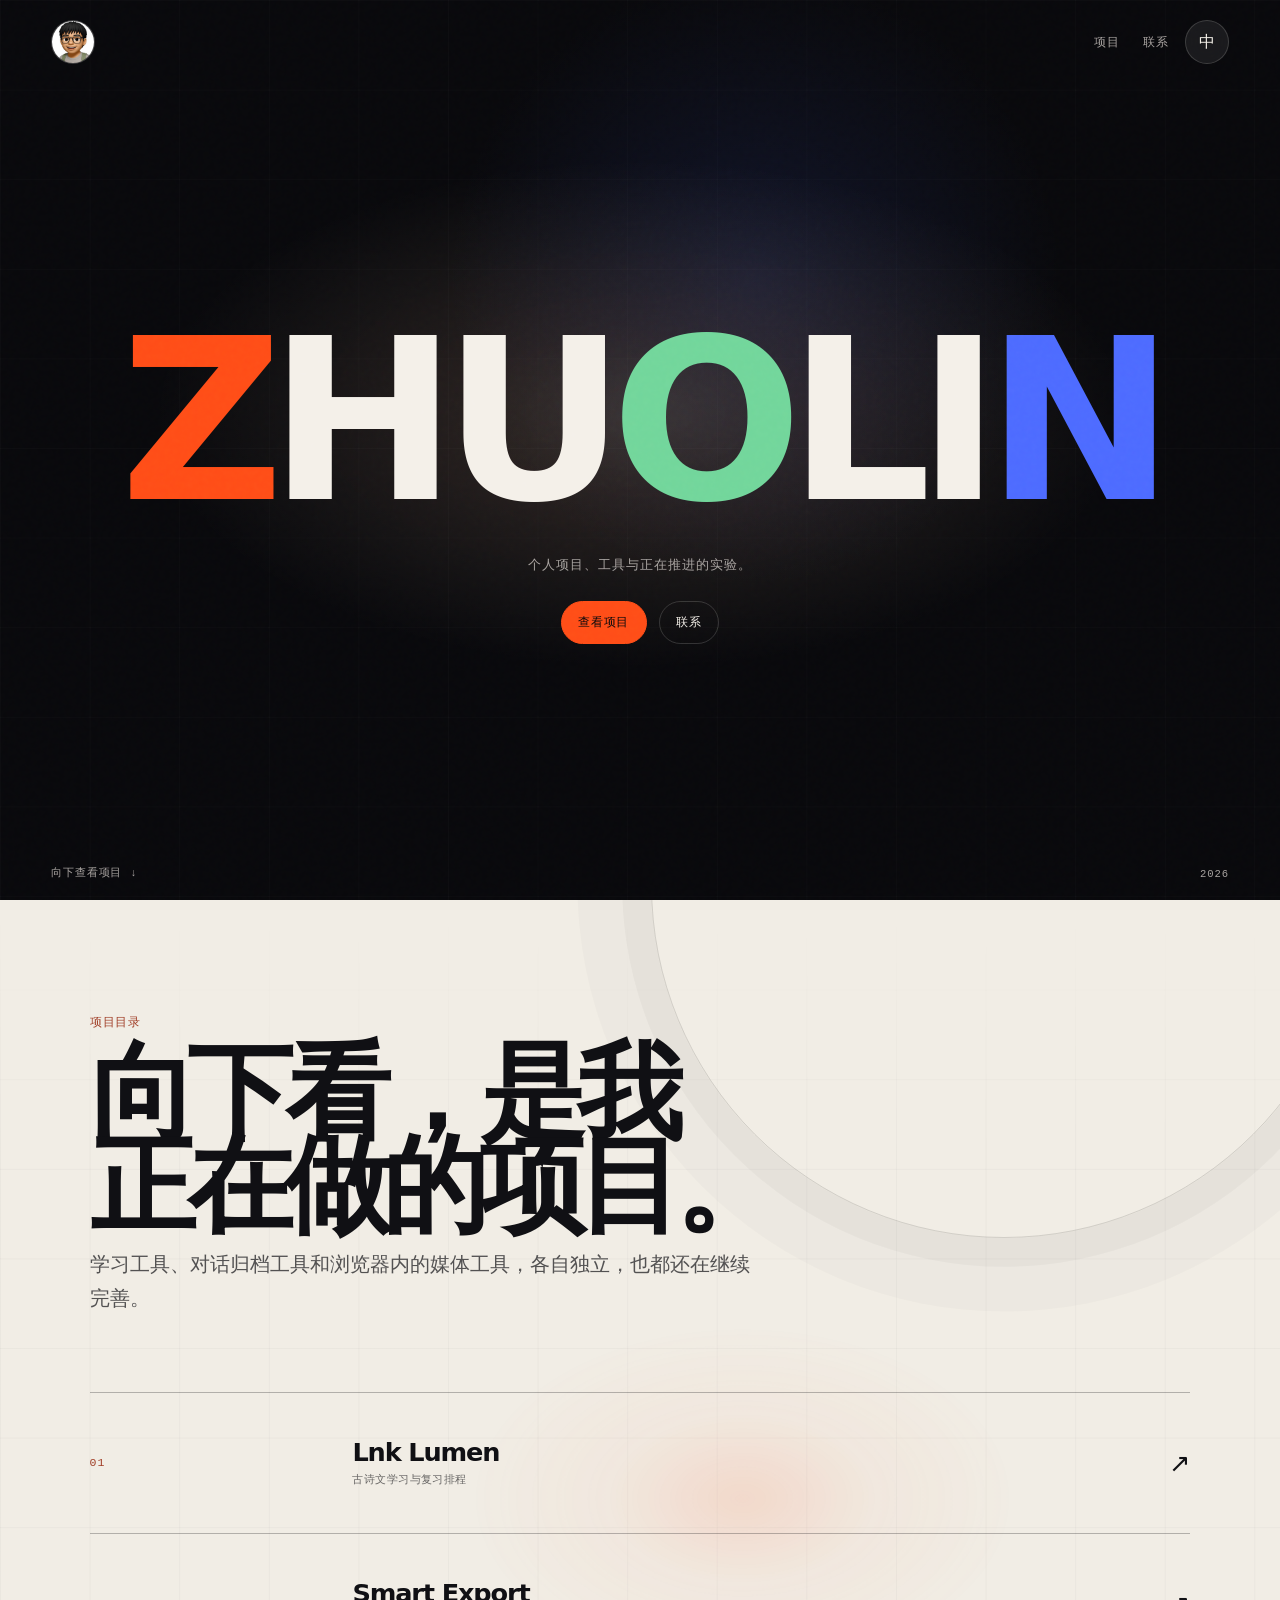
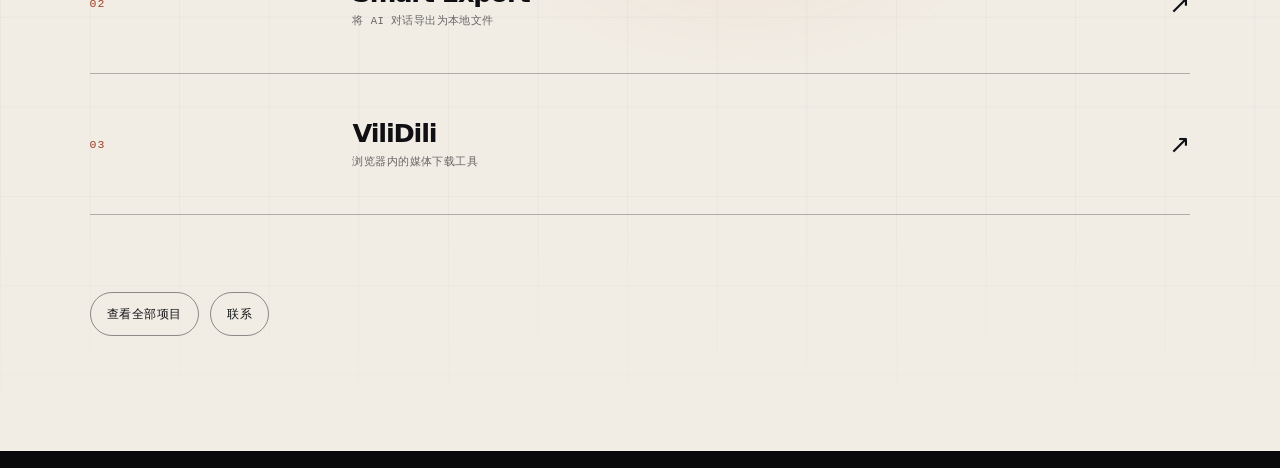
==== commit 7caf3740: "feat: persist language and restore scroll flow" ====
--- a/index.html
+++ b/index.html
@@ -37,10 +37,51 @@
       </section>
 
       <footer class="stage__footer">
-        <p data-i18n="footerNote">个人主页 · 项目索引</p>
+        <a class="stage__scroll" href="#overview" data-i18n="scrollToProjects">向下查看项目</a>
         <p aria-hidden="true">2026</p>
       </footer>
     </main>
+
+    <section class="home-flow" id="overview" aria-labelledby="overview-title">
+      <div class="home-flow__flare" aria-hidden="true"></div>
+      <div class="home-flow__intro reveal">
+        <p class="home-flow__eyebrow" data-i18n="flowEyebrow">项目目录</p>
+        <h2 id="overview-title" data-i18n="flowTitle">向下看，是我正在做的项目。</h2>
+        <p data-i18n="flowLead">学习工具、对话归档工具和浏览器内的媒体工具，各自独立，也都还在继续完善。</p>
+      </div>
+
+      <div class="home-flow__items" aria-label="项目预览">
+        <a class="home-flow__item reveal" href="/lnk-lumen/">
+          <span class="home-flow__index">01</span>
+          <span>
+            <strong>Lnk Lumen</strong>
+            <small data-i18n="flowLnk">古诗文学习与复习排程</small>
+          </span>
+          <span aria-hidden="true">↗</span>
+        </a>
+        <a class="home-flow__item reveal" href="https://github.com/ZHUOLIN0928/Smart-Export" target="_blank" rel="noreferrer">
+          <span class="home-flow__index">02</span>
+          <span>
+            <strong>Smart Export</strong>
+            <small data-i18n="flowSmart">将 AI 对话导出为本地文件</small>
+          </span>
+          <span aria-hidden="true">↗</span>
+        </a>
+        <a class="home-flow__item reveal" href="https://github.com/ZHUOLIN0928/ViliDili" target="_blank" rel="noreferrer">
+          <span class="home-flow__index">03</span>
+          <span>
+            <strong>ViliDili</strong>
+            <small data-i18n="flowVili">浏览器内的媒体下载工具</small>
+          </span>
+          <span aria-hidden="true">↗</span>
+        </a>
+      </div>
+
+      <div class="home-flow__actions reveal">
+        <a href="projects/" data-i18n="viewAllProjects">查看全部项目</a>
+        <a href="contact/" data-i18n="getInTouch">联系</a>
+      </div>
+    </section>
 
     <p class="sr-only" id="stage-status" aria-live="polite"></p>
     <script src="script.js"></script>
--- a/styles.css
+++ b/styles.css
@@ -154,14 +154,23 @@
   mix-blend-mode: soft-light;
 }
 
-.masthead,
-.stage__footer {
+.masthead {
   position: relative;
   z-index: 4;
   display: flex;
   align-items: center;
   justify-content: space-between;
   gap: 1rem;
+  min-block-size: 2.75rem;
+}
+
+.stage__footer {
+  position: relative;
+  z-index: 4;
+  display: flex;
+  align-items: end;
+  justify-content: space-between;
+  gap: 1rem;
   opacity: 0;
   visibility: hidden;
   animation: settle-in 700ms cubic-bezier(.16, 1, .3, 1) 780ms forwards;
@@ -179,7 +188,7 @@
   padding-block: .5rem;
   color: var(--muted);
   font-family: var(--font-reading);
-  font-size: clamp(.68rem, .86vw, .78rem);
+  font-size: clamp(.76rem, .96vw, .9rem);
   letter-spacing: .06em;
   text-decoration: none;
   transition: color var(--motion-fast) var(--ease-standard);
@@ -329,8 +338,12 @@
 .hero__name span:nth-child(6) { --i: 6; }
 .hero__name span:nth-child(7) { --i: 7; color: var(--cool); }
 
-.stage__footer { align-items: end; justify-content: space-between; color: var(--muted); font-family: var(--font-reading); font-size: .66rem; letter-spacing: .08em; }
+.stage__footer { color: var(--muted); font-family: var(--font-reading); font-size: .66rem; letter-spacing: .08em; }
 .stage__footer p { margin: 0; }
+.stage__scroll { color: inherit; text-decoration: none; }
+.stage__scroll::after { display: inline-block; margin-inline-start: .5rem; content: "↓"; transition: transform var(--motion-fast) var(--ease-standard); }
+.stage__scroll:hover::after { transform: translateY(.18rem); }
+.stage__scroll:focus-visible { outline: 2px solid var(--ink); outline-offset: .25rem; }
 
 .avatar:hover,
 .language-switch:hover { background: rgb(255 255 255 / 13%); }
@@ -357,6 +370,103 @@
 @keyframes press-bloom { 0% { filter: brightness(1); } 18% { filter: brightness(1.42); } 100% { filter: brightness(1); } }
 @keyframes flare-bloom { 0% { opacity: .8; transform: translate3d(-50%, -50%, 0) scale(1); } 25% { opacity: 1; transform: translate3d(-50%, -50%, 0) scale(1.24); } 100% { opacity: .8; transform: translate3d(-50%, -50%, 0) scale(1); } }
 @keyframes character-jump { 0% { transform: translate3d(0, 0, 0) rotateZ(0) scale(1); text-shadow: 0 0 0 transparent; } 42% { transform: translate3d(0, -.14em, 0) rotateZ(-1.5deg) scale(1.055); text-shadow: 0 .22rem 1.6rem currentColor; } 74% { transform: translate3d(0, .025em, 0) rotateZ(.6deg) scale(.99); } 100% { transform: translate3d(0, 0, 0) rotateZ(0) scale(1); text-shadow: 0 0 0 transparent; } }
+
+.home-flow {
+  position: relative;
+  isolation: isolate;
+  display: grid;
+  gap: clamp(2.5rem, 6vw, 6rem);
+  min-block-size: 100svh;
+  padding: clamp(4.5rem, 9vw, 9rem) clamp(1.25rem, 7vw, 7rem);
+  overflow: clip;
+  color: #101014;
+  background: #f1ede5;
+}
+
+.home-flow::before,
+.home-flow::after {
+  position: absolute;
+  z-index: -1;
+  pointer-events: none;
+  content: "";
+}
+
+.home-flow::before {
+  inset: 0;
+  opacity: .5;
+  background-image: linear-gradient(rgb(16 16 20 / 6%) 1px, transparent 1px), linear-gradient(90deg, rgb(16 16 20 / 6%) 1px, transparent 1px);
+  background-size: clamp(3.5rem, 7vw, 7rem) clamp(3.5rem, 7vw, 7rem);
+  mask-image: linear-gradient(to bottom, transparent, black 22%, black 78%, transparent);
+}
+
+.home-flow::after {
+  inset-block-start: -23rem;
+  inset-inline-end: clamp(-18rem, -6vw, -4rem);
+  inline-size: clamp(30rem, 55vw, 56rem);
+  block-size: clamp(30rem, 55vw, 56rem);
+  border: 1px solid rgb(16 16 20 / 14%);
+  border-radius: 50%;
+  box-shadow: 0 0 0 1.8rem rgb(16 16 20 / 3%), 0 0 0 4.6rem rgb(16 16 20 / 2%);
+}
+
+.home-flow__flare {
+  position: absolute;
+  z-index: -1;
+  inset-inline-start: 58%;
+  inset-block-start: 52%;
+  inline-size: clamp(20rem, 44vw, 48rem);
+  block-size: clamp(12rem, 28vw, 29rem);
+  border-radius: 50%;
+  opacity: .72;
+  background: radial-gradient(ellipse, rgb(255 77 23 / 17%), rgb(255 143 102 / 7%) 34%, transparent 70%);
+  transform: translate3d(-50%, -50%, 0);
+}
+
+.home-flow__intro,
+.home-flow__items,
+.home-flow__actions {
+  inline-size: min(100%, 78rem);
+  margin-inline: auto;
+}
+
+.home-flow__intro { display: grid; gap: 1rem; max-inline-size: 69rem; margin-inline-start: auto; }
+.home-flow__eyebrow { margin: 0; color: #a13f28; font-family: var(--font-reading); font-size: clamp(.68rem, .9vw, .78rem); letter-spacing: .08em; }
+.home-flow h2 { max-inline-size: 11ch; margin: 0; font-size: clamp(3.3rem, 8.3vw, 9rem); font-weight: 820; letter-spacing: -.08em; line-height: .87; text-wrap: balance; }
+.home-flow__intro > p:last-child { max-inline-size: 43rem; margin: 0; color: rgb(16 16 20 / 70%); font-size: clamp(1rem, .92rem + .55vw, 1.25rem); line-height: 1.7; text-wrap: pretty; }
+
+.home-flow__items { display: grid; border-block-start: 1px solid rgb(16 16 20 / 28%); }
+.home-flow__item {
+  display: grid;
+  grid-template-columns: minmax(2.4rem, .3fr) minmax(0, 1fr) auto;
+  align-items: center;
+  gap: clamp(1rem, 2vw, 2.25rem);
+  min-block-size: clamp(6.4rem, 11vw, 9.25rem);
+  border-block-end: 1px solid rgb(16 16 20 / 28%);
+  color: inherit;
+  text-decoration: none;
+  transition: padding var(--motion-base) var(--ease-standard), background-color var(--motion-base) var(--ease-standard), color var(--motion-base) var(--ease-standard);
+}
+
+.home-flow__item:hover { padding-inline: clamp(.7rem, 2vw, 1.75rem); color: #f1ede5; background: #101014; }
+.home-flow__item:active { transform: scale(.995); }
+.home-flow__item:focus-visible { outline: 2px solid #101014; outline-offset: .28rem; }
+.home-flow__item > span:last-child { font-size: clamp(1.2rem, 2vw, 1.7rem); transition: transform var(--motion-base) var(--ease-standard); }
+.home-flow__item:hover > span:last-child { transform: translate(.22rem, -.22rem); }
+.home-flow__index { color: #a13f28; font-family: var(--font-reading); font-size: .72rem; letter-spacing: .08em; }
+.home-flow__item strong,
+.home-flow__item small { display: block; }
+.home-flow__item strong { font-size: clamp(1.25rem, 2vw, 2rem); letter-spacing: -.045em; }
+.home-flow__item small { margin-block-start: .35rem; color: rgb(16 16 20 / 61%); font-family: var(--font-reading); font-size: clamp(.66rem, .82vw, .76rem); letter-spacing: .04em; line-height: 1.55; }
+.home-flow__item:hover small { color: rgb(241 237 229 / 68%); }
+.home-flow__actions { display: flex; flex-wrap: wrap; gap: .7rem; }
+.home-flow__actions a { display: inline-flex; align-items: center; justify-content: center; min-block-size: 2.75rem; padding-inline: 1rem; border: 1px solid rgb(16 16 20 / 45%); border-radius: var(--radius-pill); color: inherit; font-family: var(--font-reading); font-size: .72rem; letter-spacing: .05em; text-decoration: none; transition: transform var(--motion-fast) var(--ease-standard), background-color var(--motion-fast) var(--ease-standard), color var(--motion-fast) var(--ease-standard); }
+.home-flow__actions a:hover { color: #f1ede5; background: #101014; transform: translateY(-.12rem); }
+.home-flow__actions a:focus-visible { outline: 2px solid #101014; outline-offset: .22rem; }
+
+.has-reveals .reveal { opacity: 0; pointer-events: none; transform: translateY(1.8rem); transition: opacity 700ms cubic-bezier(.16, 1, .3, 1), transform 700ms cubic-bezier(.16, 1, .3, 1); }
+.has-reveals .reveal.is-visible { opacity: 1; pointer-events: auto; transform: translateY(0); }
+.has-reveals .home-flow__item:nth-child(2) { transition-delay: 70ms; }
+.has-reveals .home-flow__item:nth-child(3) { transition-delay: 140ms; }
 
 .sr-only {
   position: absolute;
@@ -432,12 +542,13 @@
   padding: max(1.25rem, env(safe-area-inset-top)) clamp(1.25rem, 4vw, 4rem) max(2rem, env(safe-area-inset-bottom));
   overflow: clip;
   background:
-    radial-gradient(ellipse 46rem 26rem at 77% 3%, rgb(255 77 23 / 12%), transparent 68%),
-    radial-gradient(ellipse 36rem 22rem at 13% 100%, rgb(77 107 255 / 9%), transparent 70%),
+    radial-gradient(ellipse 46rem 26rem at var(--pointer-x) var(--pointer-y), rgb(255 77 23 / 12%), transparent 68%),
+    radial-gradient(ellipse 36rem 22rem at 13% 100%, rgb(77 107 255 / 7%), transparent 70%),
     var(--night);
 }
 
-.page::after {
+.page::after,
+.page::before {
   position: absolute;
   z-index: -1;
   inset: 0;
@@ -449,7 +560,48 @@
   mask-image: linear-gradient(to bottom, black, transparent 70%);
 }
 
-.page__masthead { animation-delay: 120ms; }
+.page::before {
+  inset-block-start: -38rem;
+  inset-inline-end: clamp(-33rem, -8vw, -7rem);
+  inset-block-end: auto;
+  inset-inline-start: auto;
+  inline-size: clamp(37rem, 66vw, 72rem);
+  block-size: clamp(37rem, 66vw, 72rem);
+  border: 1px solid rgb(255 77 23 / 24%);
+  border-radius: 50%;
+  background: transparent;
+  box-shadow: 0 0 0 1.8rem rgb(255 77 23 / 4%), 0 0 0 4.8rem rgb(255 77 23 / 2%);
+  mask-image: none;
+  transform: rotate(-18deg);
+}
+
+.page__flare {
+  position: absolute;
+  z-index: -1;
+  inset-inline-start: var(--pointer-x);
+  inset-block-start: var(--pointer-y);
+  inline-size: clamp(23rem, 54vw, 60rem);
+  block-size: clamp(14rem, 29vw, 33rem);
+  border-radius: 50%;
+  opacity: .72;
+  pointer-events: none;
+  background: radial-gradient(ellipse, rgb(255 224 196 / 12%), rgb(255 77 23 / 8%) 36%, transparent 70%);
+  transform: translate3d(-50%, -50%, 0);
+}
+
+.page__arc {
+  position: absolute;
+  z-index: -1;
+  inset-inline-end: clamp(-13rem, 4vw, 3rem);
+  inset-block-start: 20%;
+  inline-size: clamp(17rem, 28vw, 31rem);
+  block-size: clamp(32rem, 65vh, 55rem);
+  border: 1px solid rgb(255 77 23 / 34%);
+  border-radius: 50%;
+  opacity: .72;
+  pointer-events: none;
+  transform: rotate(13deg);
+}
 
 .page__intro {
   display: grid;
@@ -457,6 +609,7 @@
   max-inline-size: 62rem;
   margin: clamp(5rem, 12vw, 10rem) auto clamp(3.5rem, 8vw, 7rem);
   opacity: 0;
+  pointer-events: none;
   animation: page-enter 760ms cubic-bezier(.16, 1, .3, 1) 240ms forwards;
 }
 
@@ -470,7 +623,7 @@
   letter-spacing: .08em;
 }
 
-.page__intro h1 {
+.page__title {
   max-inline-size: 11ch;
   margin: 0;
   font-size: clamp(3.15rem, 8vw, 8.5rem);
@@ -478,6 +631,7 @@
   letter-spacing: -.075em;
   line-height: .88;
   text-wrap: balance;
+  animation: page-title-unfold 1080ms cubic-bezier(.16, 1, .3, 1) 130ms both;
 }
 
 .page__lead {
@@ -499,6 +653,7 @@
   background: var(--line);
   box-shadow: var(--shadow-2);
   opacity: 0;
+  pointer-events: none;
   animation: page-enter 780ms cubic-bezier(.16, 1, .3, 1) 380ms forwards;
 }
 
@@ -509,10 +664,18 @@
   min-block-size: 27rem;
   padding: clamp(1.5rem, 3vw, 2.6rem);
   background: rgb(14 14 18 / 94%);
+  opacity: 0;
+  pointer-events: none;
+  transform: translate3d(0, 2rem, 0) rotateX(-4deg);
+  transform-origin: 50% 100%;
+  animation: card-arrival 860ms cubic-bezier(.16, 1, .3, 1) forwards;
   transition: background-color var(--motion-base) var(--ease-standard), transform var(--motion-base) var(--ease-standard);
 }
 
-.project-card:hover { z-index: 1; background: #1b1a1f; transform: translateY(-.4rem); }
+.project-card:nth-child(1) { animation-delay: 500ms; }
+.project-card:nth-child(2) { animation-delay: 590ms; }
+.project-card:nth-child(3) { animation-delay: 680ms; }
+.project-card:hover { z-index: 1; background: #1b1a1f; transform: translateY(-.4rem) rotateX(0); }
 .project-card__copy { align-self: center; }
 .project-card h2 { margin: .7rem 0 1.1rem; font-size: clamp(1.65rem, 2.4vw, 2.55rem); letter-spacing: -.05em; }
 .project-card__copy > p:last-child { margin: 0; color: var(--muted); font-size: .98rem; line-height: 1.7; text-wrap: pretty; }
@@ -538,6 +701,7 @@
   margin: 0 auto;
   border-block: 1px solid var(--line);
   opacity: 0;
+  pointer-events: none;
   animation: page-enter 780ms cubic-bezier(.16, 1, .3, 1) 380ms forwards;
 }
 .contact-panel__link {
@@ -550,9 +714,18 @@
   color: var(--ink);
   font-family: var(--font-reading);
   font-size: clamp(.78rem, 1vw, .94rem);
+  opacity: 0;
+  pointer-events: none;
   text-decoration: none;
+  transform: translateX(-1.1rem);
+  animation: contact-arrival 680ms cubic-bezier(.16, 1, .3, 1) forwards;
   transition: padding var(--motion-base) var(--ease-standard), color var(--motion-base) var(--ease-standard), background-color var(--motion-base) var(--ease-standard);
 }
+.contact-panel__link:nth-child(1) { animation-delay: 520ms; }
+.contact-panel__link:nth-child(2) { animation-delay: 580ms; }
+.contact-panel__link:nth-child(3) { animation-delay: 640ms; }
+.contact-panel__link:nth-child(4) { animation-delay: 700ms; }
+.contact-panel__link:nth-child(5) { animation-delay: 760ms; }
 .contact-panel__link:last-of-type { border-block-end: 0; }
 .contact-panel__link span:last-child { color: var(--muted); }
 .contact-panel__link:hover { padding-inline: 1rem; color: var(--night); background: var(--ink); }
@@ -561,9 +734,42 @@
 .contact-panel__note { margin: 1.1rem 0 0; color: var(--muted); font-family: var(--font-reading); font-size: .7rem; letter-spacing: .05em; }
 
 @keyframes page-enter {
-  from { opacity: 0; transform: translateY(1.25rem); }
-  to { opacity: 1; transform: translateY(0); }
-}
+  from { opacity: 0; pointer-events: none; transform: translateY(1.25rem); }
+  to { opacity: 1; pointer-events: auto; transform: translateY(0); }
+}
+
+@keyframes page-title-unfold {
+  0% { opacity: 0; pointer-events: none; clip-path: inset(0 0 100% 0); transform: translate3d(0, 1.6rem, 0) rotateX(-20deg); }
+  64% { opacity: 1; clip-path: inset(0 0 0 0); transform: translate3d(0, -.08rem, 0) rotateX(3deg); }
+  100% { opacity: 1; pointer-events: auto; clip-path: inset(0 0 0 0); transform: translate3d(0, 0, 0) rotateX(0); }
+}
+
+@keyframes card-arrival {
+  0% { opacity: 0; pointer-events: none; transform: translate3d(0, 2rem, 0) rotateX(-4deg); }
+  72% { opacity: 1; transform: translate3d(0, -.12rem, 0) rotateX(1deg); }
+  100% { opacity: 1; pointer-events: auto; transform: translate3d(0, 0, 0) rotateX(0); }
+}
+
+@keyframes contact-arrival {
+  0% { opacity: 0; pointer-events: none; transform: translateX(-1.1rem); }
+  72% { opacity: 1; transform: translateX(.08rem); }
+  100% { opacity: 1; pointer-events: auto; transform: translateX(0); }
+}
+
+@keyframes page-bloom {
+  0% { background-color: transparent; }
+  18% { background-color: rgb(255 77 23 / 5%); }
+  100% { background-color: transparent; }
+}
+
+@keyframes page-arc-kick {
+  0% { opacity: .72; transform: rotate(13deg) scale(1); }
+  34% { opacity: 1; transform: rotate(16deg) scale(1.035); }
+  100% { opacity: .72; transform: rotate(13deg) scale(1); }
+}
+
+.page--pressed { animation: page-bloom 720ms cubic-bezier(.16, 1, .3, 1); }
+.page--pressed .page__arc { animation: page-arc-kick 720ms cubic-bezier(.16, 1, .3, 1); }
 
 @media (max-width: 34rem) {
   .masthead__nav { gap: .7rem; }
@@ -573,9 +779,14 @@
   .hero__name { font-size: clamp(3.25rem, 16.4vw, 5.8rem); letter-spacing: -.075em; }
   .contact__list a { min-block-size: 4.5rem; }
   .hero__actions { margin-block-start: 1.35rem; }
+  .home-flow { min-block-size: auto; padding-block: 4.5rem; }
+  .home-flow h2 { max-inline-size: 10ch; font-size: clamp(3rem, 15vw, 4.8rem); }
+  .home-flow__item { grid-template-columns: 2.1rem minmax(0, 1fr) auto; gap: .8rem; }
+  .home-flow__item small { max-inline-size: 23ch; }
   .page { padding-inline: 1.25rem; }
   .page__intro { margin-block-start: 5.2rem; }
-  .page__intro h1 { font-size: clamp(3rem, 14vw, 4.8rem); }
+  .page__title { font-size: clamp(3rem, 14vw, 4.8rem); }
+  .page__arc { inset-inline-end: -13rem; opacity: .44; }
   .projects { grid-template-columns: 1fr; }
   .project-card { min-block-size: 20rem; }
   .contact-panel__link { flex-direction: column; align-items: flex-start; justify-content: center; gap: .35rem; }
@@ -591,11 +802,12 @@
 @media (prefers-reduced-motion: reduce) {
   html { scroll-behavior: auto; }
   *, *::before, *::after { animation-duration: 1ms !important; animation-iteration-count: 1 !important; scroll-behavior: auto !important; transition-duration: 1ms !important; }
-  .masthead, .hero__statement, .hero__actions, .page__intro, .projects, .contact-panel { opacity: 1; visibility: visible; }
+  .masthead, .stage__footer, .hero__statement, .hero__actions, .page__intro, .projects, .contact-panel, .project-card, .contact-panel__link, .has-reveals .reveal { opacity: 1; visibility: visible; pointer-events: auto; transform: none; }
 }
 
 @media (hover: none) {
   .stage__flare { opacity: .62; }
+  .page__flare { opacity: .5; }
 }
 
 @media (prefers-reduced-motion: reduce) {
@@ -620,10 +832,10 @@
 
 @media (forced-colors: active) {
   .stage { background: Canvas; color: CanvasText; }
-  .stage::before, .stage::after, .stage__grain, .stage__flare { display: none; }
+  .stage::before, .stage::after, .stage__grain, .stage__flare, .page::before, .page::after, .page__flare, .page__arc, .home-flow::before, .home-flow::after, .home-flow__flare { display: none; }
   .avatar, .language-switch { border-color: ButtonText; background: ButtonFace; color: ButtonText; }
   .hero__name span { color: CanvasText !important; }
-  .contact { background: Canvas; color: CanvasText; }
+  .contact, .page, .home-flow { background: Canvas; color: CanvasText; }
 }
 
 @supports (backdrop-filter: blur(12px)) {
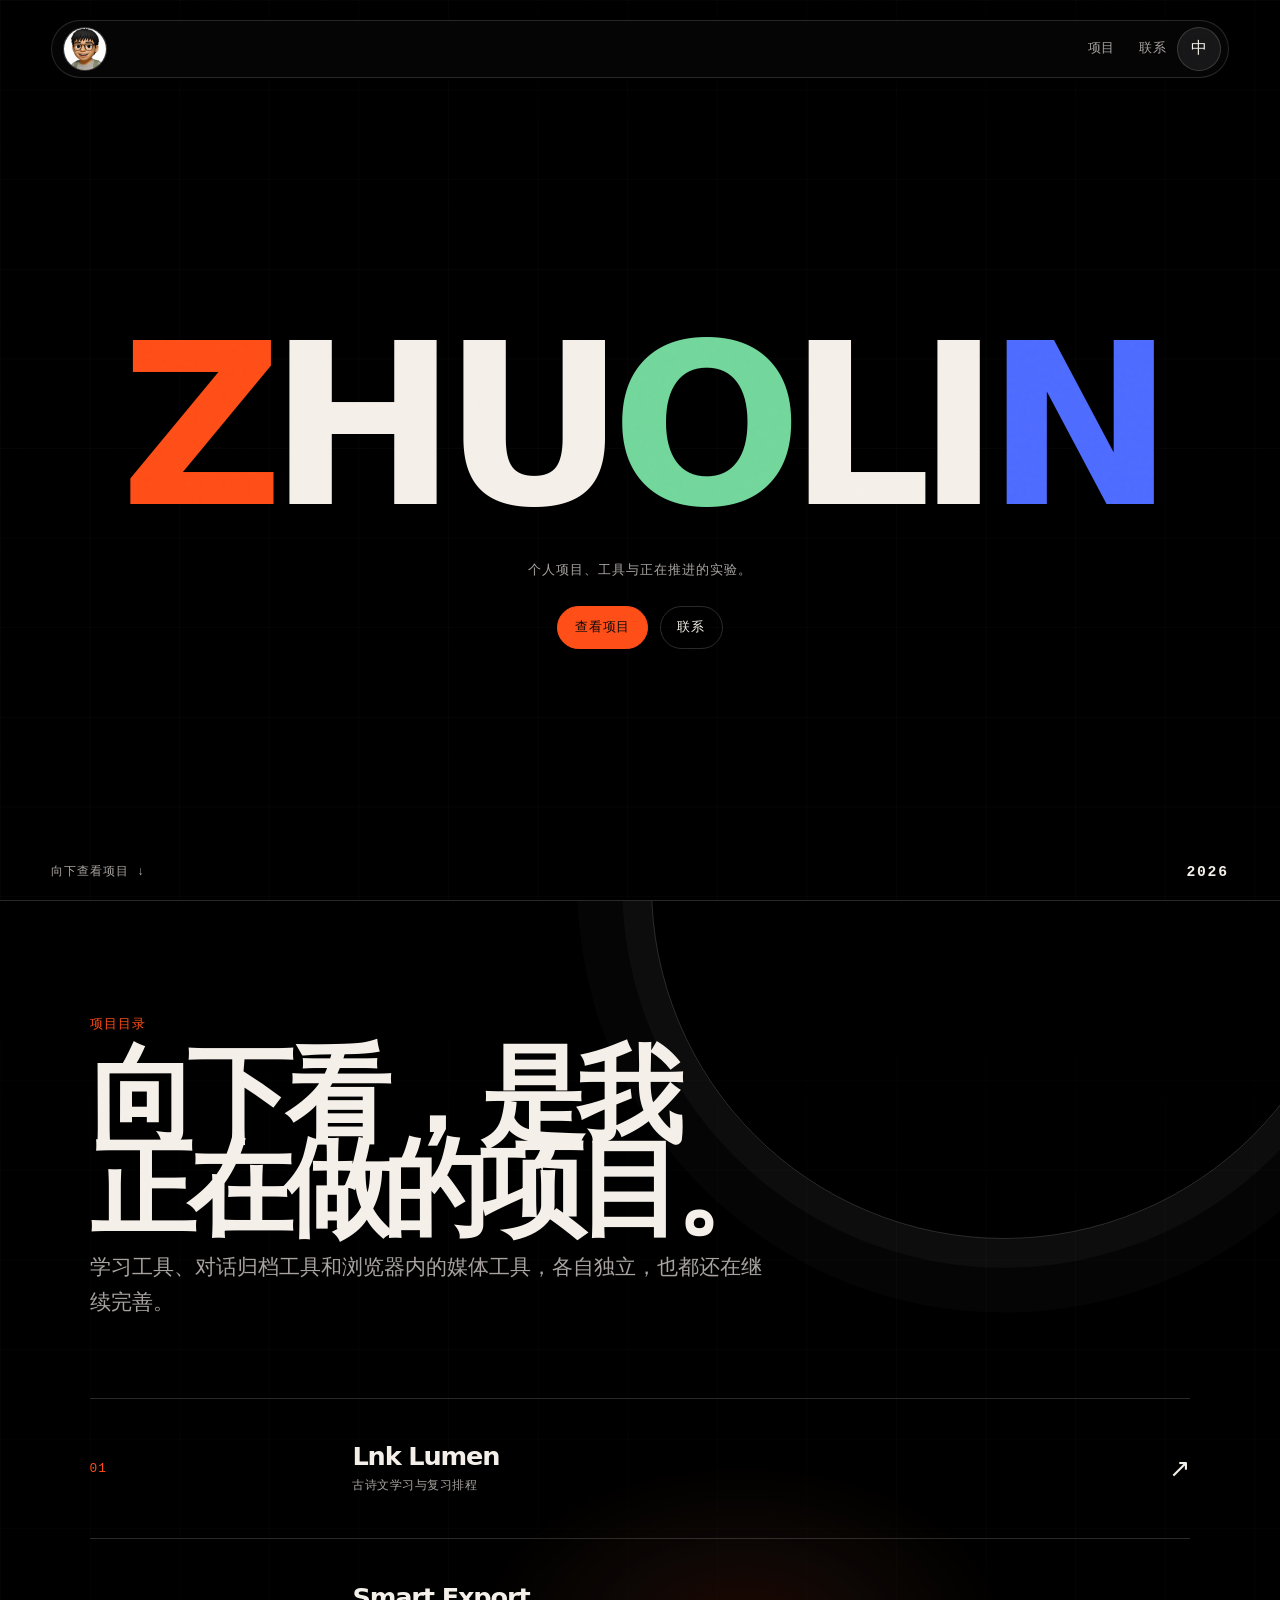
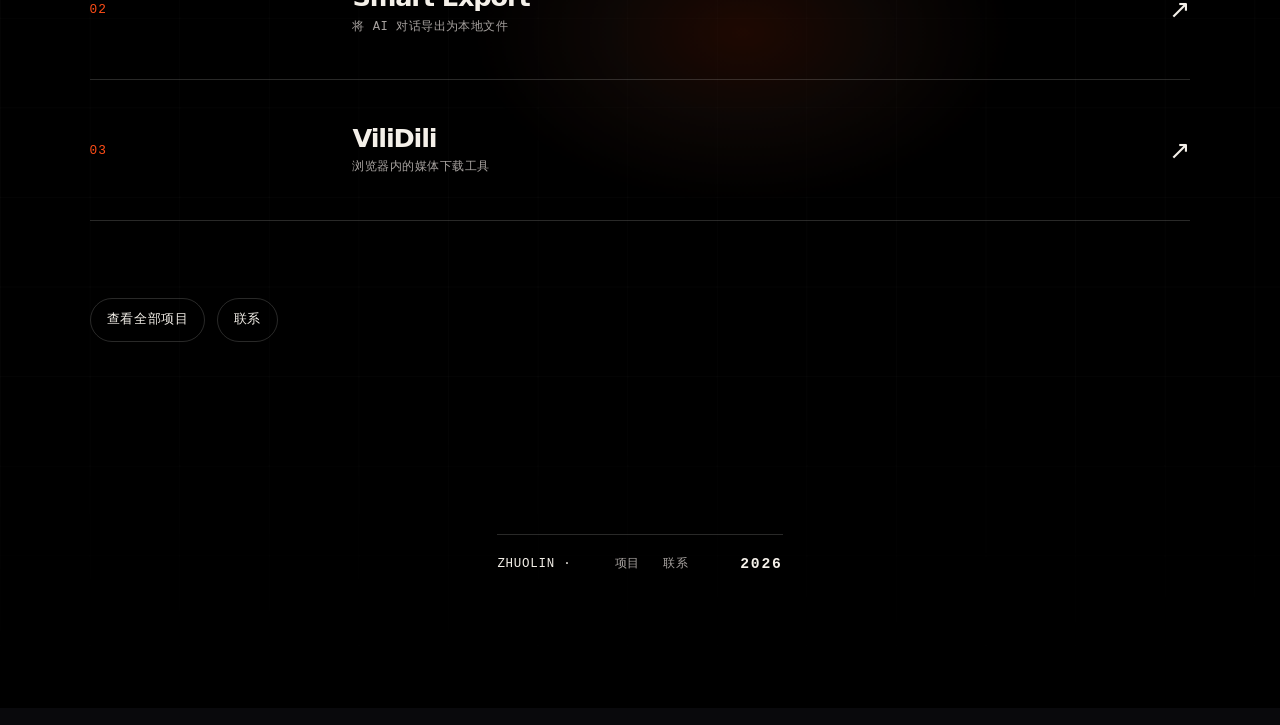
==== commit 169636a3: "feat: unify home navigation and footer" ====
--- a/index.html
+++ b/index.html
@@ -16,6 +16,7 @@
       <header class="masthead">
         <a class="avatar" href="#top" aria-label="返回页面开头"><img src="assets/zhuolin-avatar.jpg" alt="ZHUOLIN" /></a>
         <nav class="masthead__nav" aria-label="主要页面">
+          <a class="is-current" href="#top" aria-current="page" data-i18n="navHome">主页</a>
           <a href="projects/" data-i18n="navProjects">项目</a>
           <a href="contact/" data-i18n="navContact">联系</a>
         </nav>
@@ -81,6 +82,16 @@
         <a href="projects/" data-i18n="viewAllProjects">查看全部项目</a>
         <a href="contact/" data-i18n="getInTouch">联系</a>
       </div>
+
+      <footer class="site-footer reveal" aria-label="页脚导航">
+        <p class="site-footer__identity">ZHUOLIN <span aria-hidden="true">·</span> <span data-i18n="footerRole">个人主页</span></p>
+        <nav class="site-footer__nav" aria-label="页脚页面">
+          <a class="is-current" href="#top" aria-current="page" data-i18n="navHome">主页</a>
+          <a href="projects/" data-i18n="navProjects">项目</a>
+          <a href="contact/" data-i18n="navContact">联系</a>
+        </nav>
+        <p class="site-footer__year">2026</p>
+      </footer>
     </section>
 
     <p class="sr-only" id="stage-status" aria-live="polite"></p>
--- a/styles.css
+++ b/styles.css
@@ -105,10 +105,9 @@
   min-block-size: 100svh;
   overflow: clip;
   padding: max(1.25rem, env(safe-area-inset-top)) clamp(1.25rem, 4vw, 4rem) max(1.25rem, env(safe-area-inset-bottom));
-  background:
-    radial-gradient(ellipse 44rem 23rem at var(--pointer-x) var(--pointer-y), rgb(255 216 180 / 16%), transparent 69%),
-    radial-gradient(circle 30rem at calc(var(--pointer-x) + 9%) calc(var(--pointer-y) - 15%), rgb(77 107 255 / 12%), transparent 64%),
-    var(--night);
+  /* Home stays a true black field. The avatar/language material and the
+     responsive flare supply depth without tinting the page background. */
+  background: #000;
 }
 
 .stage::before,
@@ -160,8 +159,23 @@
   display: flex;
   align-items: center;
   justify-content: space-between;
-  gap: 1rem;
+  gap: .65rem;
+  inline-size: min(100%, var(--content-max));
   min-block-size: 2.75rem;
+  max-inline-size: var(--content-max);
+  margin-inline: auto;
+  padding: .36rem .42rem .36rem .7rem;
+  border: 1px solid rgb(244 240 233 / 15%);
+  border-radius: var(--radius-pill);
+  background: rgb(9 9 12 / 58%);
+  box-shadow: 0 .7rem 2rem rgb(0 0 0 / 22%);
+  backdrop-filter: blur(1.4rem) saturate(1.24);
+}
+
+.page__masthead {
+  position: sticky;
+  inset-block-start: max(.65rem, env(safe-area-inset-top));
+  z-index: var(--z-sticky);
 }
 
 .stage__footer {
@@ -188,7 +202,7 @@
   padding-block: .5rem;
   color: var(--muted);
   font-family: var(--font-reading);
-  font-size: clamp(.76rem, .96vw, .9rem);
+  font-size: clamp(.8rem, .94vw, .98rem);
   letter-spacing: .06em;
   text-decoration: none;
   transition: color var(--motion-fast) var(--ease-standard);
@@ -265,7 +279,7 @@
   pointer-events: none;
   color: var(--muted);
   font-family: var(--font-reading);
-  font-size: clamp(.68rem, 1vw, .82rem);
+  font-size: clamp(.78rem, 1vw, .9rem);
   letter-spacing: .08em;
   line-height: 1.5;
   animation: settle-in 550ms cubic-bezier(.16, 1, .3, 1) 1.2s forwards;
@@ -292,7 +306,7 @@
   color: var(--night);
   background: var(--hot);
   font-family: var(--font-reading);
-  font-size: .72rem;
+  font-size: .8rem;
   letter-spacing: .05em;
   text-decoration: none;
   transition: transform var(--motion-fast) var(--ease-standard), background-color var(--motion-fast) var(--ease-standard), color var(--motion-fast) var(--ease-standard);
@@ -338,8 +352,9 @@
 .hero__name span:nth-child(6) { --i: 6; }
 .hero__name span:nth-child(7) { --i: 7; color: var(--cool); }
 
-.stage__footer { color: var(--muted); font-family: var(--font-reading); font-size: .66rem; letter-spacing: .08em; }
+.stage__footer { color: var(--muted); font-family: var(--font-reading); font-size: clamp(.76rem, .9vw, .9rem); letter-spacing: .08em; }
 .stage__footer p { margin: 0; }
+.stage__footer p:last-child { color: var(--ink); font-size: clamp(.92rem, 1vw, 1.08rem); font-weight: 700; letter-spacing: .12em; }
 .stage__scroll { color: inherit; text-decoration: none; }
 .stage__scroll::after { display: inline-block; margin-inline-start: .5rem; content: "↓"; transition: transform var(--motion-fast) var(--ease-standard); }
 .stage__scroll:hover::after { transform: translateY(.18rem); }
@@ -379,8 +394,9 @@
   min-block-size: 100svh;
   padding: clamp(4.5rem, 9vw, 9rem) clamp(1.25rem, 7vw, 7rem);
   overflow: clip;
-  color: #101014;
-  background: #f1ede5;
+  color: var(--ink);
+  background: #000;
+  border-block-start: 1px solid var(--line);
 }
 
 .home-flow::before,
@@ -393,8 +409,8 @@
 
 .home-flow::before {
   inset: 0;
-  opacity: .5;
-  background-image: linear-gradient(rgb(16 16 20 / 6%) 1px, transparent 1px), linear-gradient(90deg, rgb(16 16 20 / 6%) 1px, transparent 1px);
+  opacity: .48;
+  background-image: linear-gradient(rgb(255 255 255 / 4%) 1px, transparent 1px), linear-gradient(90deg, rgb(255 255 255 / 4%) 1px, transparent 1px);
   background-size: clamp(3.5rem, 7vw, 7rem) clamp(3.5rem, 7vw, 7rem);
   mask-image: linear-gradient(to bottom, transparent, black 22%, black 78%, transparent);
 }
@@ -404,9 +420,9 @@
   inset-inline-end: clamp(-18rem, -6vw, -4rem);
   inline-size: clamp(30rem, 55vw, 56rem);
   block-size: clamp(30rem, 55vw, 56rem);
-  border: 1px solid rgb(16 16 20 / 14%);
+  border: 1px solid rgb(244 240 233 / 18%);
   border-radius: 50%;
-  box-shadow: 0 0 0 1.8rem rgb(16 16 20 / 3%), 0 0 0 4.6rem rgb(16 16 20 / 2%);
+  box-shadow: 0 0 0 1.8rem rgb(244 240 233 / 3%), 0 0 0 4.6rem rgb(244 240 233 / 2%);
 }
 
 .home-flow__flare {
@@ -430,38 +446,38 @@
 }
 
 .home-flow__intro { display: grid; gap: 1rem; max-inline-size: 69rem; margin-inline-start: auto; }
-.home-flow__eyebrow { margin: 0; color: #a13f28; font-family: var(--font-reading); font-size: clamp(.68rem, .9vw, .78rem); letter-spacing: .08em; }
+.home-flow__eyebrow { margin: 0; color: var(--hot); font-family: var(--font-reading); font-size: clamp(.8rem, .95vw, .94rem); letter-spacing: .08em; }
 .home-flow h2 { max-inline-size: 11ch; margin: 0; font-size: clamp(3.3rem, 8.3vw, 9rem); font-weight: 820; letter-spacing: -.08em; line-height: .87; text-wrap: balance; }
-.home-flow__intro > p:last-child { max-inline-size: 43rem; margin: 0; color: rgb(16 16 20 / 70%); font-size: clamp(1rem, .92rem + .55vw, 1.25rem); line-height: 1.7; text-wrap: pretty; }
-
-.home-flow__items { display: grid; border-block-start: 1px solid rgb(16 16 20 / 28%); }
+.home-flow__intro > p:last-child { max-inline-size: 43rem; margin: 0; color: var(--muted); font-size: clamp(1.05rem, .94rem + .55vw, 1.3rem); line-height: 1.7; text-wrap: pretty; }
+
+.home-flow__items { display: grid; border-block-start: 1px solid var(--line); }
 .home-flow__item {
   display: grid;
   grid-template-columns: minmax(2.4rem, .3fr) minmax(0, 1fr) auto;
   align-items: center;
   gap: clamp(1rem, 2vw, 2.25rem);
   min-block-size: clamp(6.4rem, 11vw, 9.25rem);
-  border-block-end: 1px solid rgb(16 16 20 / 28%);
+  border-block-end: 1px solid var(--line);
   color: inherit;
   text-decoration: none;
   transition: padding var(--motion-base) var(--ease-standard), background-color var(--motion-base) var(--ease-standard), color var(--motion-base) var(--ease-standard);
 }
 
-.home-flow__item:hover { padding-inline: clamp(.7rem, 2vw, 1.75rem); color: #f1ede5; background: #101014; }
+.home-flow__item:hover { padding-inline: clamp(.7rem, 2vw, 1.75rem); color: var(--ink); background: #17171c; }
 .home-flow__item:active { transform: scale(.995); }
-.home-flow__item:focus-visible { outline: 2px solid #101014; outline-offset: .28rem; }
+.home-flow__item:focus-visible { outline: 2px solid var(--ink); outline-offset: .28rem; }
 .home-flow__item > span:last-child { font-size: clamp(1.2rem, 2vw, 1.7rem); transition: transform var(--motion-base) var(--ease-standard); }
 .home-flow__item:hover > span:last-child { transform: translate(.22rem, -.22rem); }
-.home-flow__index { color: #a13f28; font-family: var(--font-reading); font-size: .72rem; letter-spacing: .08em; }
+.home-flow__index { color: var(--hot); font-family: var(--font-reading); font-size: clamp(.8rem, .96vw, .96rem); letter-spacing: .08em; }
 .home-flow__item strong,
 .home-flow__item small { display: block; }
 .home-flow__item strong { font-size: clamp(1.25rem, 2vw, 2rem); letter-spacing: -.045em; }
-.home-flow__item small { margin-block-start: .35rem; color: rgb(16 16 20 / 61%); font-family: var(--font-reading); font-size: clamp(.66rem, .82vw, .76rem); letter-spacing: .04em; line-height: 1.55; }
-.home-flow__item:hover small { color: rgb(241 237 229 / 68%); }
+.home-flow__item small { margin-block-start: .35rem; color: var(--muted); font-family: var(--font-reading); font-size: clamp(.76rem, .88vw, .88rem); letter-spacing: .04em; line-height: 1.55; }
+.home-flow__item:hover small { color: rgb(244 240 233 / 75%); }
 .home-flow__actions { display: flex; flex-wrap: wrap; gap: .7rem; }
-.home-flow__actions a { display: inline-flex; align-items: center; justify-content: center; min-block-size: 2.75rem; padding-inline: 1rem; border: 1px solid rgb(16 16 20 / 45%); border-radius: var(--radius-pill); color: inherit; font-family: var(--font-reading); font-size: .72rem; letter-spacing: .05em; text-decoration: none; transition: transform var(--motion-fast) var(--ease-standard), background-color var(--motion-fast) var(--ease-standard), color var(--motion-fast) var(--ease-standard); }
-.home-flow__actions a:hover { color: #f1ede5; background: #101014; transform: translateY(-.12rem); }
-.home-flow__actions a:focus-visible { outline: 2px solid #101014; outline-offset: .22rem; }
+.home-flow__actions a { display: inline-flex; align-items: center; justify-content: center; min-block-size: 2.75rem; padding-inline: 1rem; border: 1px solid var(--line); border-radius: var(--radius-pill); color: inherit; font-family: var(--font-reading); font-size: .8rem; letter-spacing: .05em; text-decoration: none; transition: transform var(--motion-fast) var(--ease-standard), background-color var(--motion-fast) var(--ease-standard), color var(--motion-fast) var(--ease-standard); }
+.home-flow__actions a:hover { color: var(--night); background: var(--ink); transform: translateY(-.12rem); }
+.home-flow__actions a:focus-visible { outline: 2px solid var(--ink); outline-offset: .22rem; }
 
 .has-reveals .reveal { opacity: 0; pointer-events: none; transform: translateY(1.8rem); transition: opacity 700ms cubic-bezier(.16, 1, .3, 1), transform 700ms cubic-bezier(.16, 1, .3, 1); }
 .has-reveals .reveal.is-visible { opacity: 1; pointer-events: auto; transform: translateY(0); }
@@ -619,7 +635,7 @@
   margin: 0;
   color: var(--hot);
   font-family: var(--font-reading);
-  font-size: clamp(.68rem, .9vw, .78rem);
+  font-size: clamp(.8rem, .95vw, .94rem);
   letter-spacing: .08em;
 }
 
@@ -658,6 +674,7 @@
 }
 
 .project-card {
+  position: relative;
   display: grid;
   grid-template-rows: auto 1fr auto;
   gap: 2rem;
@@ -676,9 +693,24 @@
 .project-card:nth-child(2) { animation-delay: 590ms; }
 .project-card:nth-child(3) { animation-delay: 680ms; }
 .project-card:hover { z-index: 1; background: #1b1a1f; transform: translateY(-.4rem) rotateX(0); }
-.project-card__copy { align-self: center; }
+.project-card__copy {
+  align-self: start;
+  display: grid;
+  align-content: start;
+}
 .project-card h2 { margin: .7rem 0 1.1rem; font-size: clamp(1.65rem, 2.4vw, 2.55rem); letter-spacing: -.05em; }
-.project-card__copy > p:last-child { margin: 0; color: var(--muted); font-size: .98rem; line-height: 1.7; text-wrap: pretty; }
+.project-card__copy > p:last-child { margin: 0; color: var(--muted); font-size: clamp(1rem, .95rem + .2vw, 1.08rem); line-height: 1.7; text-wrap: pretty; }
+.project-card__icon {
+  position: absolute;
+  inset-block-start: clamp(1.35rem, 2.5vw, 2.15rem);
+  inset-inline-end: clamp(1.35rem, 2.5vw, 2.15rem);
+  inline-size: clamp(3.3rem, 5.2vw, 4.8rem);
+  aspect-ratio: 1;
+  border: 1px solid rgb(244 240 233 / 22%);
+  border-radius: .8rem;
+  box-shadow: 0 .7rem 1.7rem rgb(0 0 0 / 30%);
+  object-fit: cover;
+}
 .project-card__link {
   display: inline-flex;
   align-items: center;
@@ -687,7 +719,7 @@
   border-block-start: 1px solid var(--line);
   color: var(--ink);
   font-family: var(--font-reading);
-  font-size: .75rem;
+  font-size: clamp(.8rem, .92vw, .92rem);
   letter-spacing: .05em;
   text-decoration: none;
 }
@@ -713,7 +745,7 @@
   border-block-end: 1px solid var(--line);
   color: var(--ink);
   font-family: var(--font-reading);
-  font-size: clamp(.78rem, 1vw, .94rem);
+  font-size: clamp(.86rem, 1vw, 1rem);
   opacity: 0;
   pointer-events: none;
   text-decoration: none;
@@ -731,7 +763,34 @@
 .contact-panel__link:hover { padding-inline: 1rem; color: var(--night); background: var(--ink); }
 .contact-panel__link:hover span:last-child { color: currentColor; }
 .contact-panel__link:focus-visible { outline: 2px solid var(--ink); outline-offset: .25rem; }
-.contact-panel__note { margin: 1.1rem 0 0; color: var(--muted); font-family: var(--font-reading); font-size: .7rem; letter-spacing: .05em; }
+.contact-panel__note { margin: 1.1rem 0 0; color: var(--muted); font-family: var(--font-reading); font-size: clamp(.78rem, .9vw, .9rem); letter-spacing: .05em; }
+
+.site-footer {
+  display: grid;
+  grid-template-columns: minmax(0, 1fr) auto minmax(0, 1fr);
+  align-items: center;
+  gap: 1.25rem;
+  max-inline-size: 88rem;
+  margin: clamp(4rem, 9vw, 8rem) auto 0;
+  padding-block: 1.3rem;
+  border-block-start: 1px solid var(--line);
+  color: var(--muted);
+  font-family: var(--font-reading);
+  font-size: clamp(.78rem, .9vw, .9rem);
+  letter-spacing: .06em;
+}
+
+.site-footer p { margin: 0; }
+.site-footer__identity { color: var(--ink); }
+.site-footer__nav { display: flex; flex-wrap: wrap; justify-content: center; gap: clamp(.85rem, 1.8vw, 1.45rem); }
+.site-footer__nav a { position: relative; color: inherit; text-decoration: none; }
+.site-footer__nav a::after { position: absolute; inset-inline: 0; inset-block-end: -.4rem; block-size: 1px; background: currentColor; content: ""; transform: scaleX(0); transition: transform var(--motion-base) var(--ease-standard); }
+.site-footer__nav a:hover,
+.site-footer__nav a.is-current { color: var(--ink); }
+.site-footer__nav a:hover::after,
+.site-footer__nav a.is-current::after { transform: scaleX(1); }
+.site-footer__nav a:focus-visible { outline: 2px solid var(--ink); outline-offset: .25rem; }
+.site-footer__year { justify-self: end; color: var(--ink); font-size: clamp(.92rem, 1vw, 1.08rem); font-weight: 700; letter-spacing: .12em; }
 
 @keyframes page-enter {
   from { opacity: 0; pointer-events: none; transform: translateY(1.25rem); }
@@ -772,8 +831,9 @@
 .page--pressed .page__arc { animation: page-arc-kick 720ms cubic-bezier(.16, 1, .3, 1); }
 
 @media (max-width: 34rem) {
-  .masthead__nav { gap: .7rem; }
-  .masthead__nav a { font-size: .65rem; }
+  .masthead { padding-inline: .35rem .45rem; }
+  .masthead__nav { gap: .55rem; }
+  .masthead__nav a { font-size: .72rem; }
   .language-switch { inline-size: 2.45rem; min-block-size: 2.45rem; }
   .hero { min-block-size: 72svh; }
   .hero__name { font-size: clamp(3.25rem, 16.4vw, 5.8rem); letter-spacing: -.075em; }
@@ -789,7 +849,11 @@
   .page__arc { inset-inline-end: -13rem; opacity: .44; }
   .projects { grid-template-columns: 1fr; }
   .project-card { min-block-size: 20rem; }
+  .project-card__icon { inline-size: 3.2rem; }
   .contact-panel__link { flex-direction: column; align-items: flex-start; justify-content: center; gap: .35rem; }
+  .site-footer { grid-template-columns: 1fr; justify-items: start; gap: .85rem; }
+  .site-footer__nav { justify-content: flex-start; }
+  .site-footer__year { justify-self: start; }
 }
 
 @media (max-width: 54rem) and (min-width: 34.01rem) {
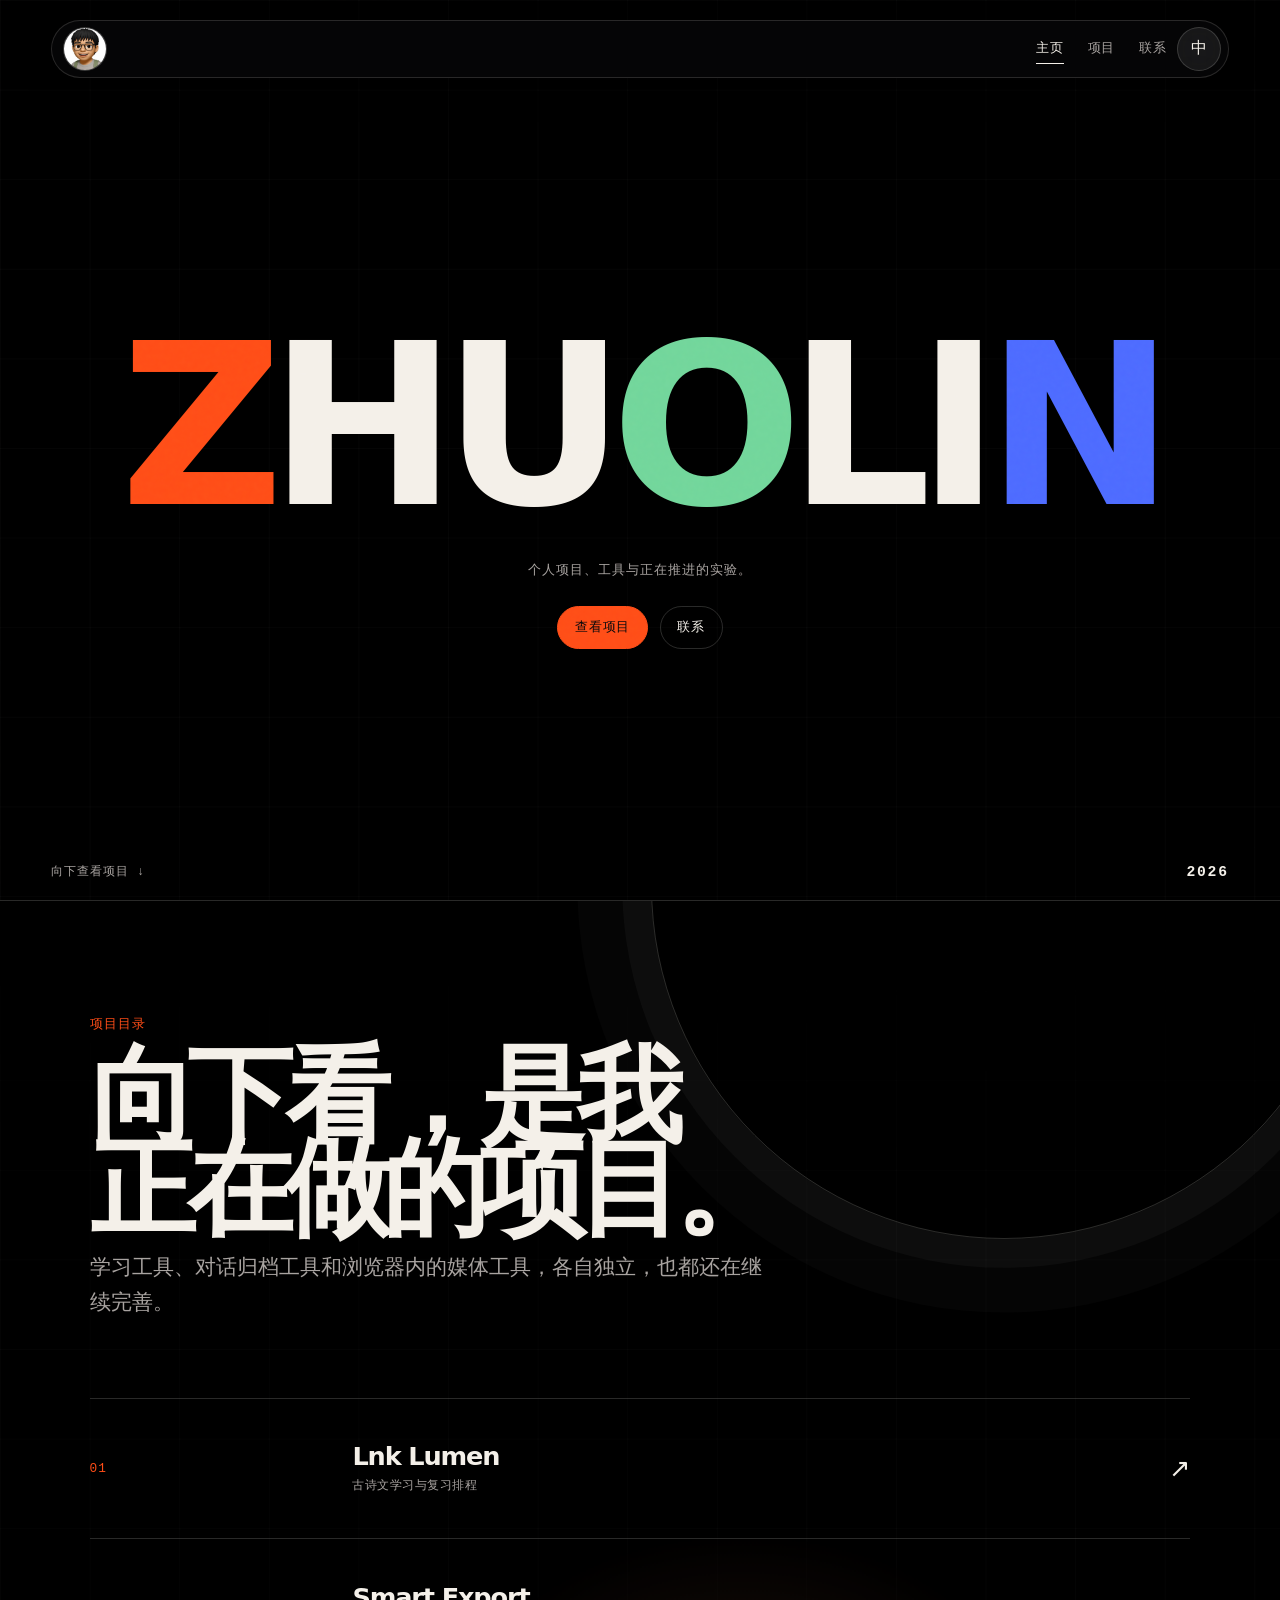
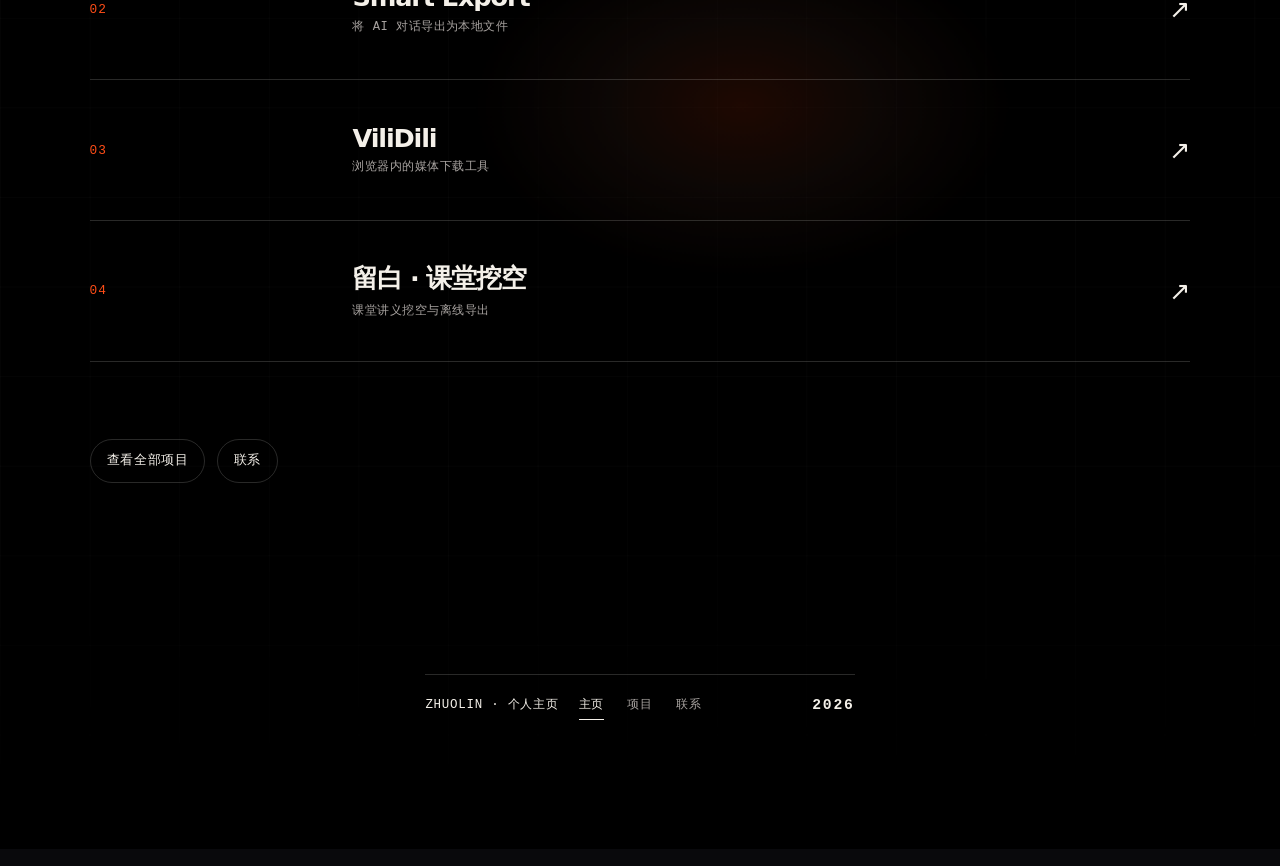
==== commit 869d41cb: "Add Liubai to personal project directory" ====
--- a/index.html
+++ b/index.html
@@ -76,6 +76,14 @@
           </span>
           <span aria-hidden="true">↗</span>
         </a>
+        <a class="home-flow__item reveal" href="https://zhuolin0928.github.io/liubai-classroom-cloze/">
+          <span class="home-flow__index">04</span>
+          <span>
+            <strong>留白 · 课堂挖空</strong>
+            <small data-i18n="flowLiubai">课堂讲义挖空与离线导出</small>
+          </span>
+          <span aria-hidden="true">↗</span>
+        </a>
       </div>
 
       <div class="home-flow__actions reveal">
--- a/styles.css
+++ b/styles.css
@@ -692,6 +692,7 @@
 .project-card:nth-child(1) { animation-delay: 500ms; }
 .project-card:nth-child(2) { animation-delay: 590ms; }
 .project-card:nth-child(3) { animation-delay: 680ms; }
+.project-card:nth-child(4) { animation-delay: 770ms; }
 .project-card:hover { z-index: 1; background: #1b1a1f; transform: translateY(-.4rem) rotateX(0); }
 .project-card__copy {
   align-self: start;
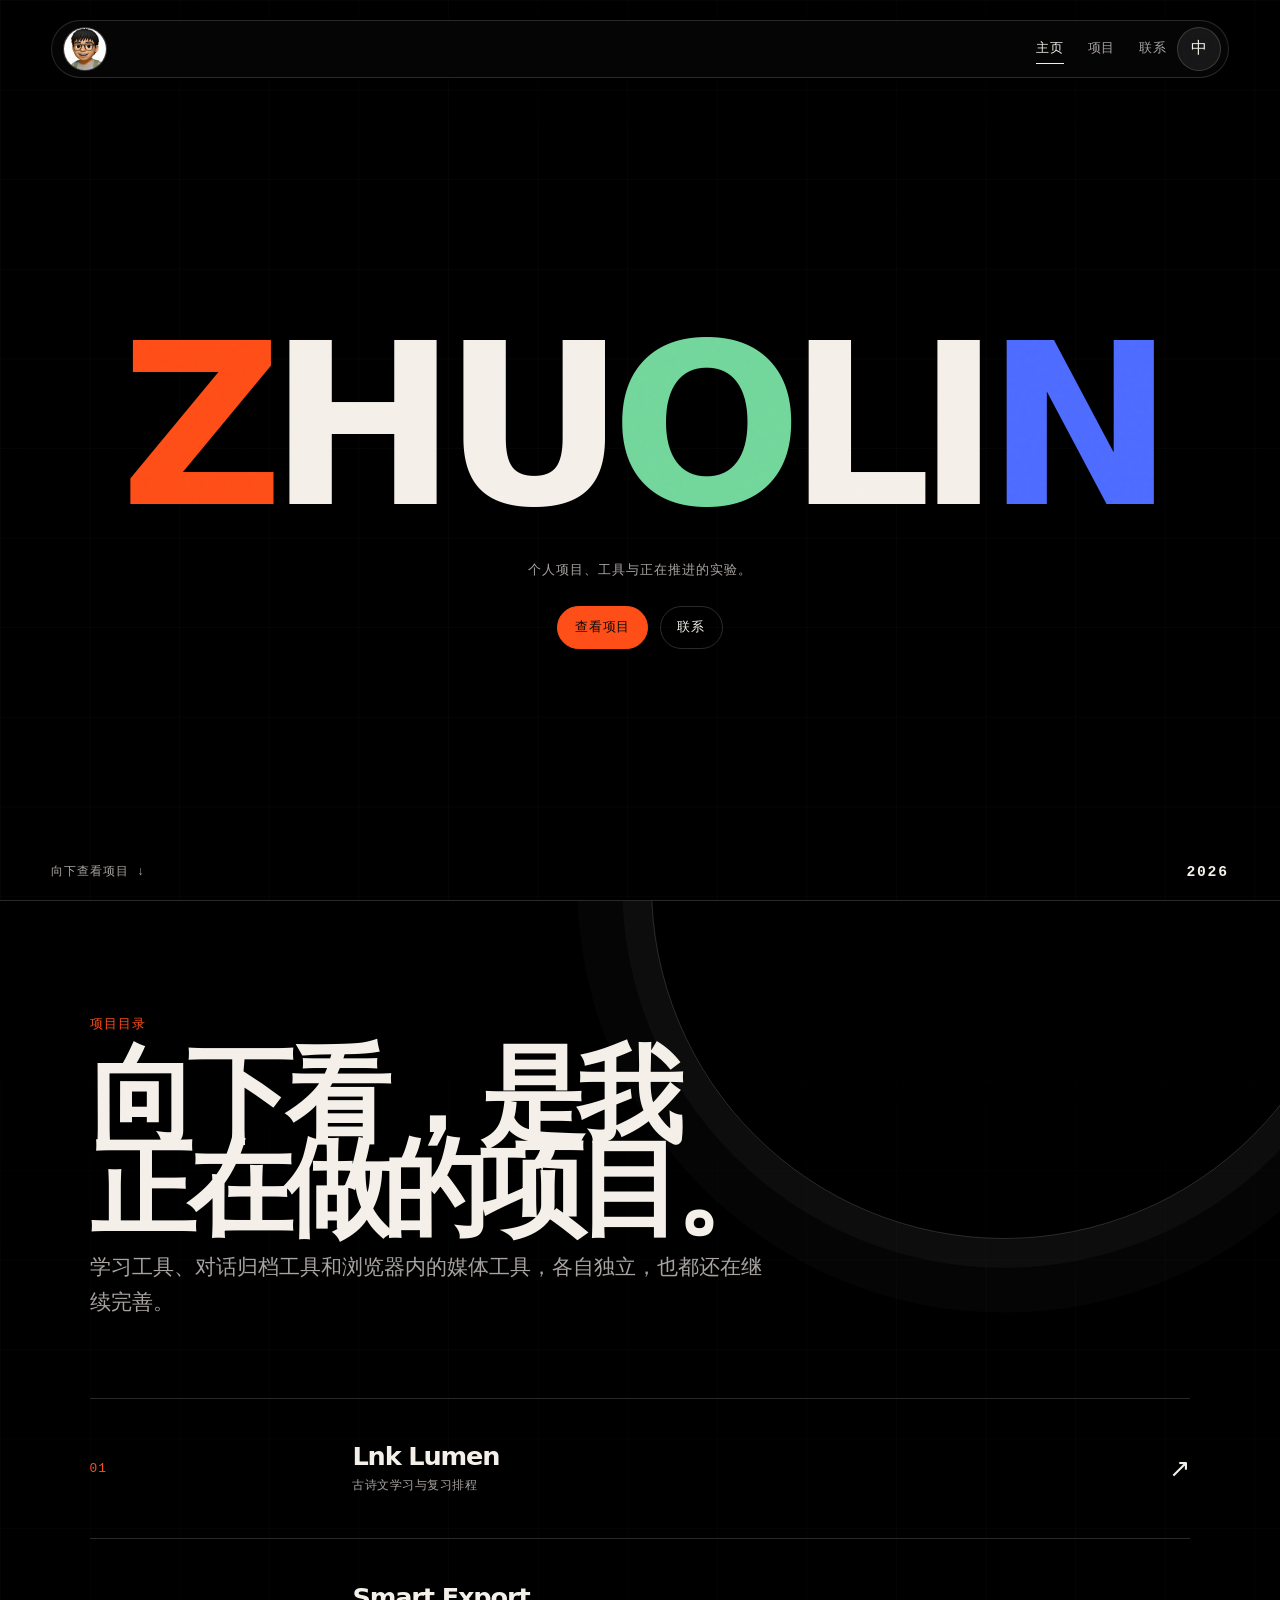
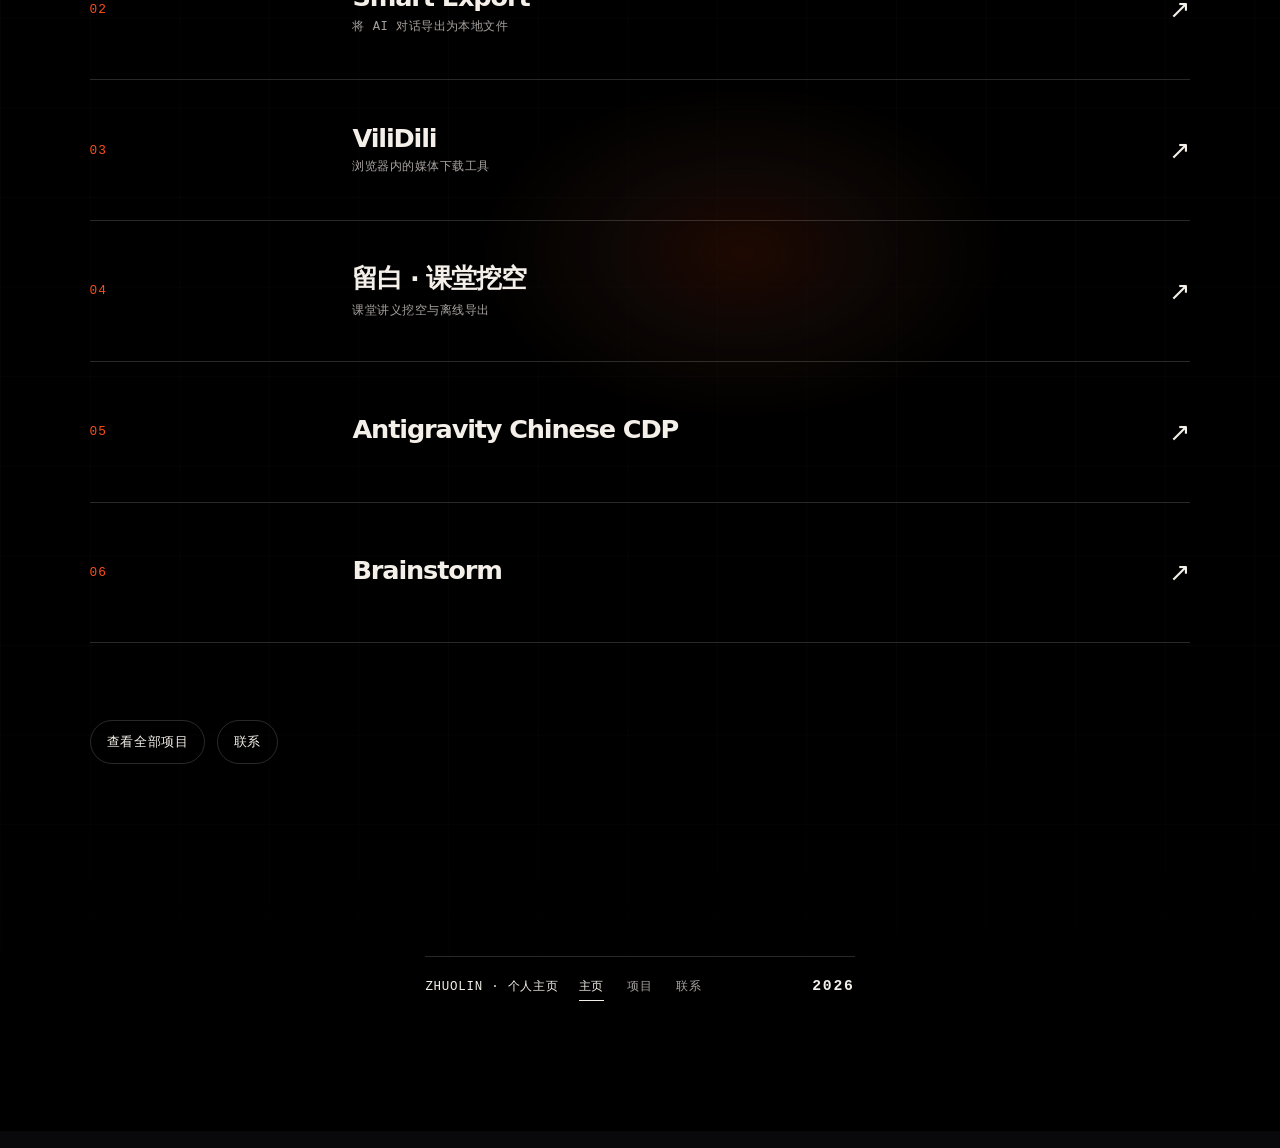
==== commit e5666019: "feat: switch to full-screen overlay for Turnstile verification on contact page" ====
--- a/index.html
+++ b/index.html
@@ -84,6 +84,22 @@
           </span>
           <span aria-hidden="true">↗</span>
         </a>
+        <a class="home-flow__item reveal" href="https://github.com/ZHUOLIN0928/antigravity-chinese-cdp" target="_blank" rel="noreferrer">
+          <span class="home-flow__index">05</span>
+          <span>
+            <strong>Antigravity Chinese CDP</strong>
+            <small data-i18n="flowCdp">基于内存注入的 Antigravity 本地化守护</small>
+          </span>
+          <span aria-hidden="true">↗</span>
+        </a>
+        <a class="home-flow__item reveal" href="https://github.com/ZHUOLIN0928/brainstorm" target="_blank" rel="noreferrer">
+          <span class="home-flow__index">06</span>
+          <span>
+            <strong>Brainstorm</strong>
+            <small data-i18n="flowBrainstorm">键盘优先的原生 macOS 矢量思维导图</small>
+          </span>
+          <span aria-hidden="true">↗</span>
+        </a>
       </div>
 
       <div class="home-flow__actions reveal">
--- a/styles.css
+++ b/styles.css
@@ -729,6 +729,37 @@
 .project-card__link:focus-visible { outline: 2px solid var(--ink); outline-offset: .25rem; }
 
 .contact-intro { margin-block-end: clamp(2.5rem, 5vw, 4rem); }
+.turnstile-overlay {
+  position: fixed;
+  inset: 0;
+  z-index: 10000;
+  display: flex;
+  align-items: center;
+  justify-content: center;
+  padding: 1.5rem;
+  background: rgba(9, 9, 12, 0.88);
+  backdrop-filter: blur(16px);
+  -webkit-backdrop-filter: blur(16px);
+  opacity: 1;
+  visibility: visible;
+  transition: opacity .4s cubic-bezier(.16, 1, .3, 1), visibility .4s;
+  pointer-events: auto;
+}
+.turnstile-overlay.is-hidden {
+  opacity: 0;
+  visibility: hidden;
+  pointer-events: none;
+}
+.turnstile-box {
+  display: flex;
+  align-items: center;
+  justify-content: center;
+  padding: clamp(1.2rem, 3vw, 1.8rem);
+  background: var(--surface-raised, #15151a);
+  border: 1px solid var(--line);
+  border-radius: var(--radius-md, .85rem);
+  box-shadow: 0 1rem 3rem rgba(0, 0, 0, 0.6);
+}
 .contact-panel {
   max-inline-size: 66rem;
   margin: 0 auto;
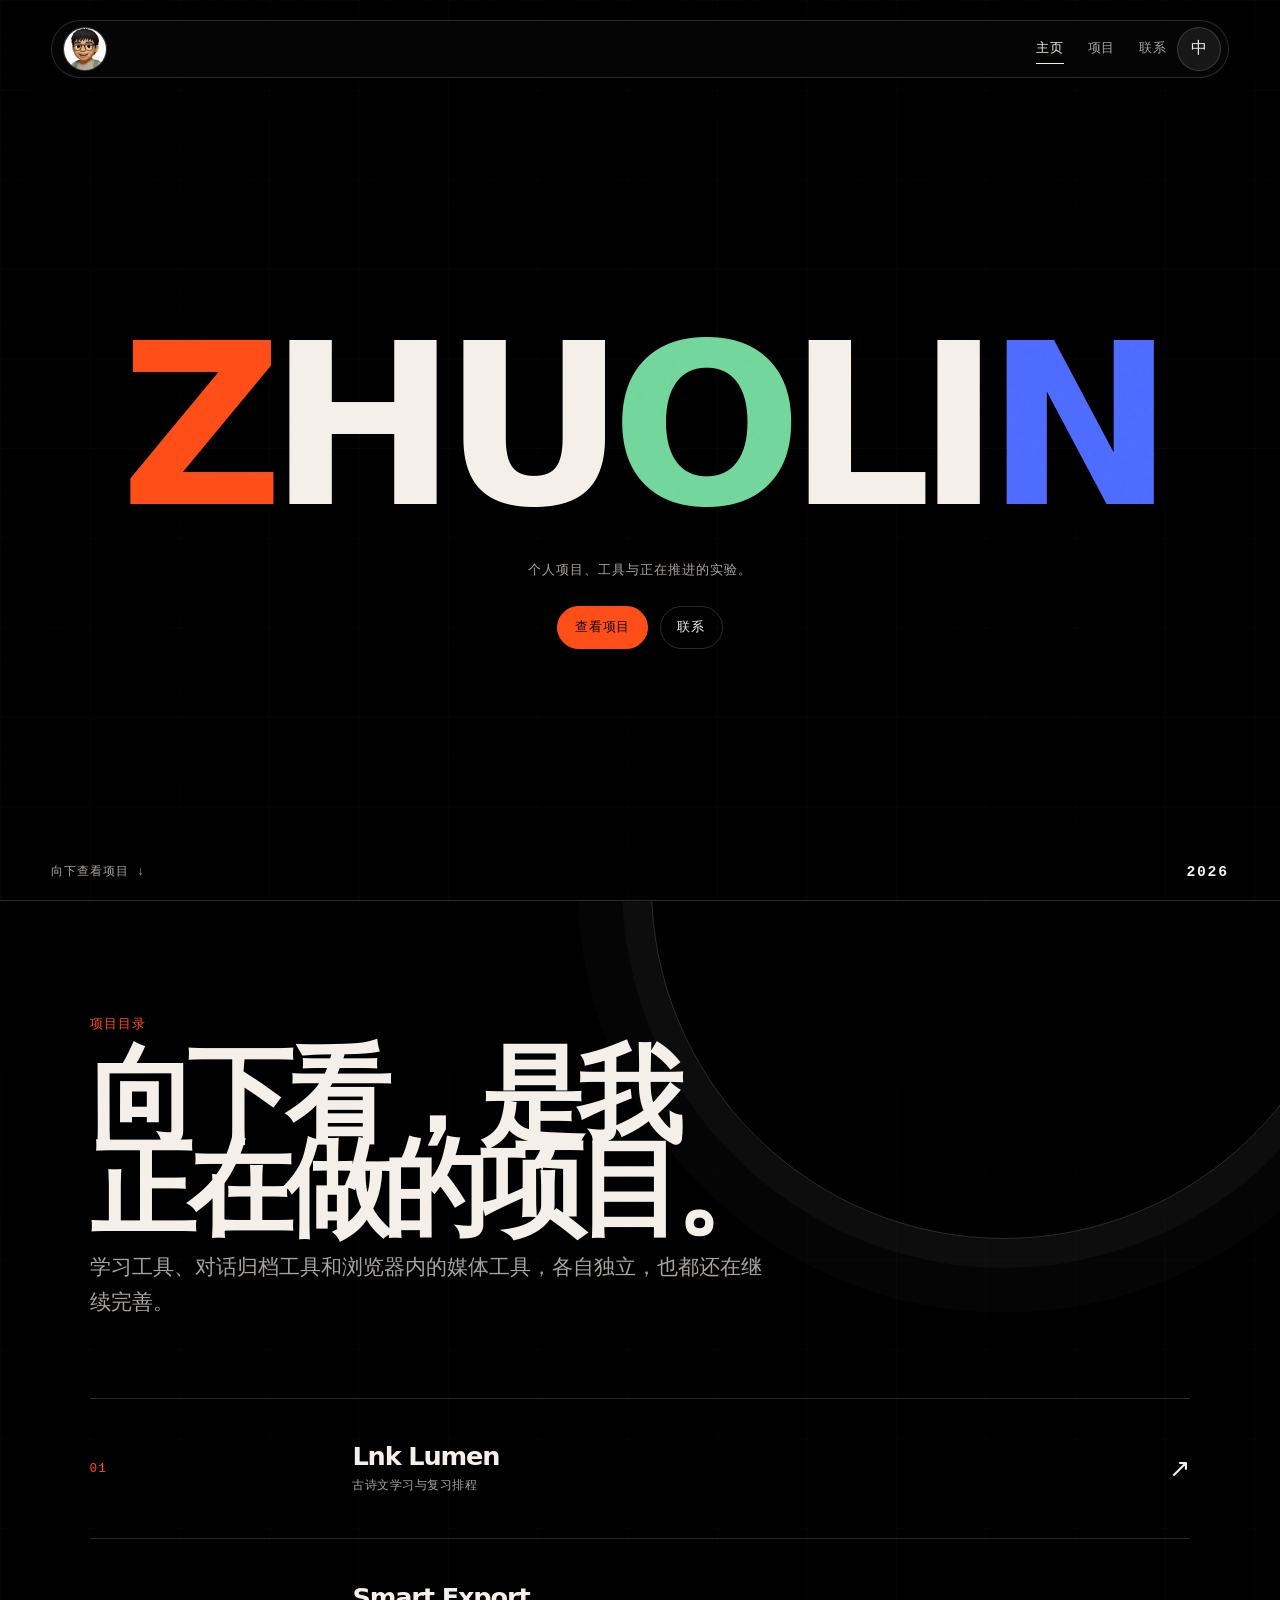
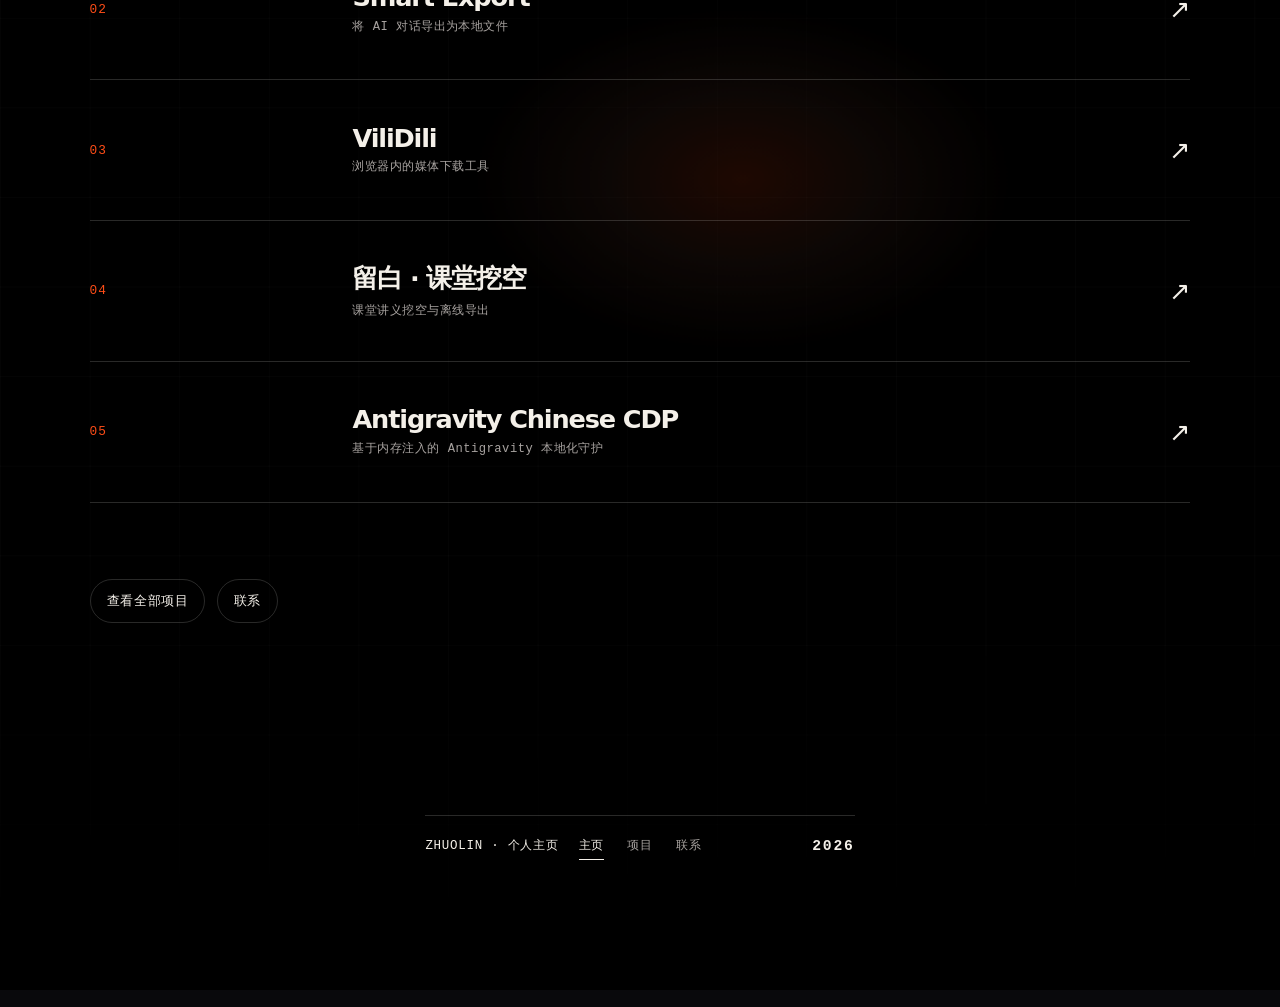
==== commit 35ca0ab3: "feat: remove private Brainstorm project from site indexing" ====
--- a/index.html
+++ b/index.html
@@ -92,14 +92,6 @@
           </span>
           <span aria-hidden="true">↗</span>
         </a>
-        <a class="home-flow__item reveal" href="https://github.com/ZHUOLIN0928/brainstorm" target="_blank" rel="noreferrer">
-          <span class="home-flow__index">06</span>
-          <span>
-            <strong>Brainstorm</strong>
-            <small data-i18n="flowBrainstorm">键盘优先的原生 macOS 矢量思维导图</small>
-          </span>
-          <span aria-hidden="true">↗</span>
-        </a>
       </div>
 
       <div class="home-flow__actions reveal">
